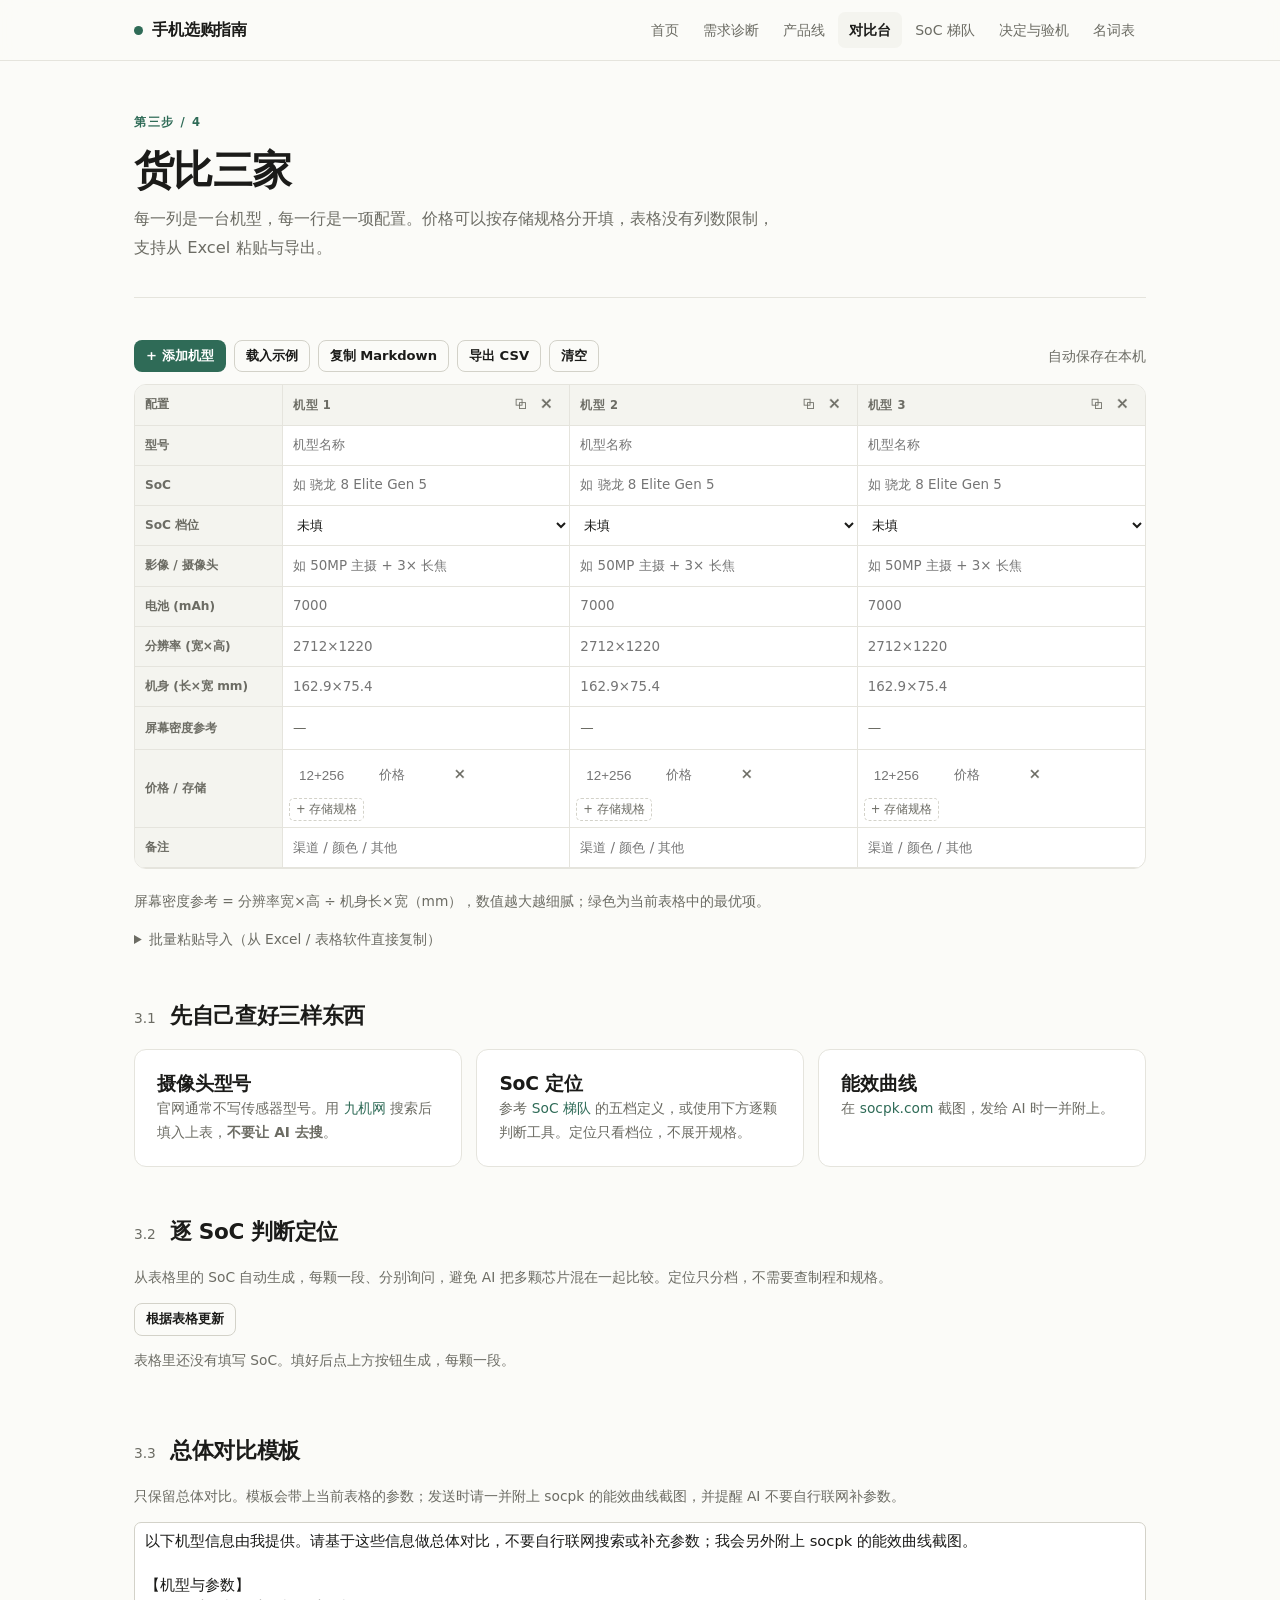
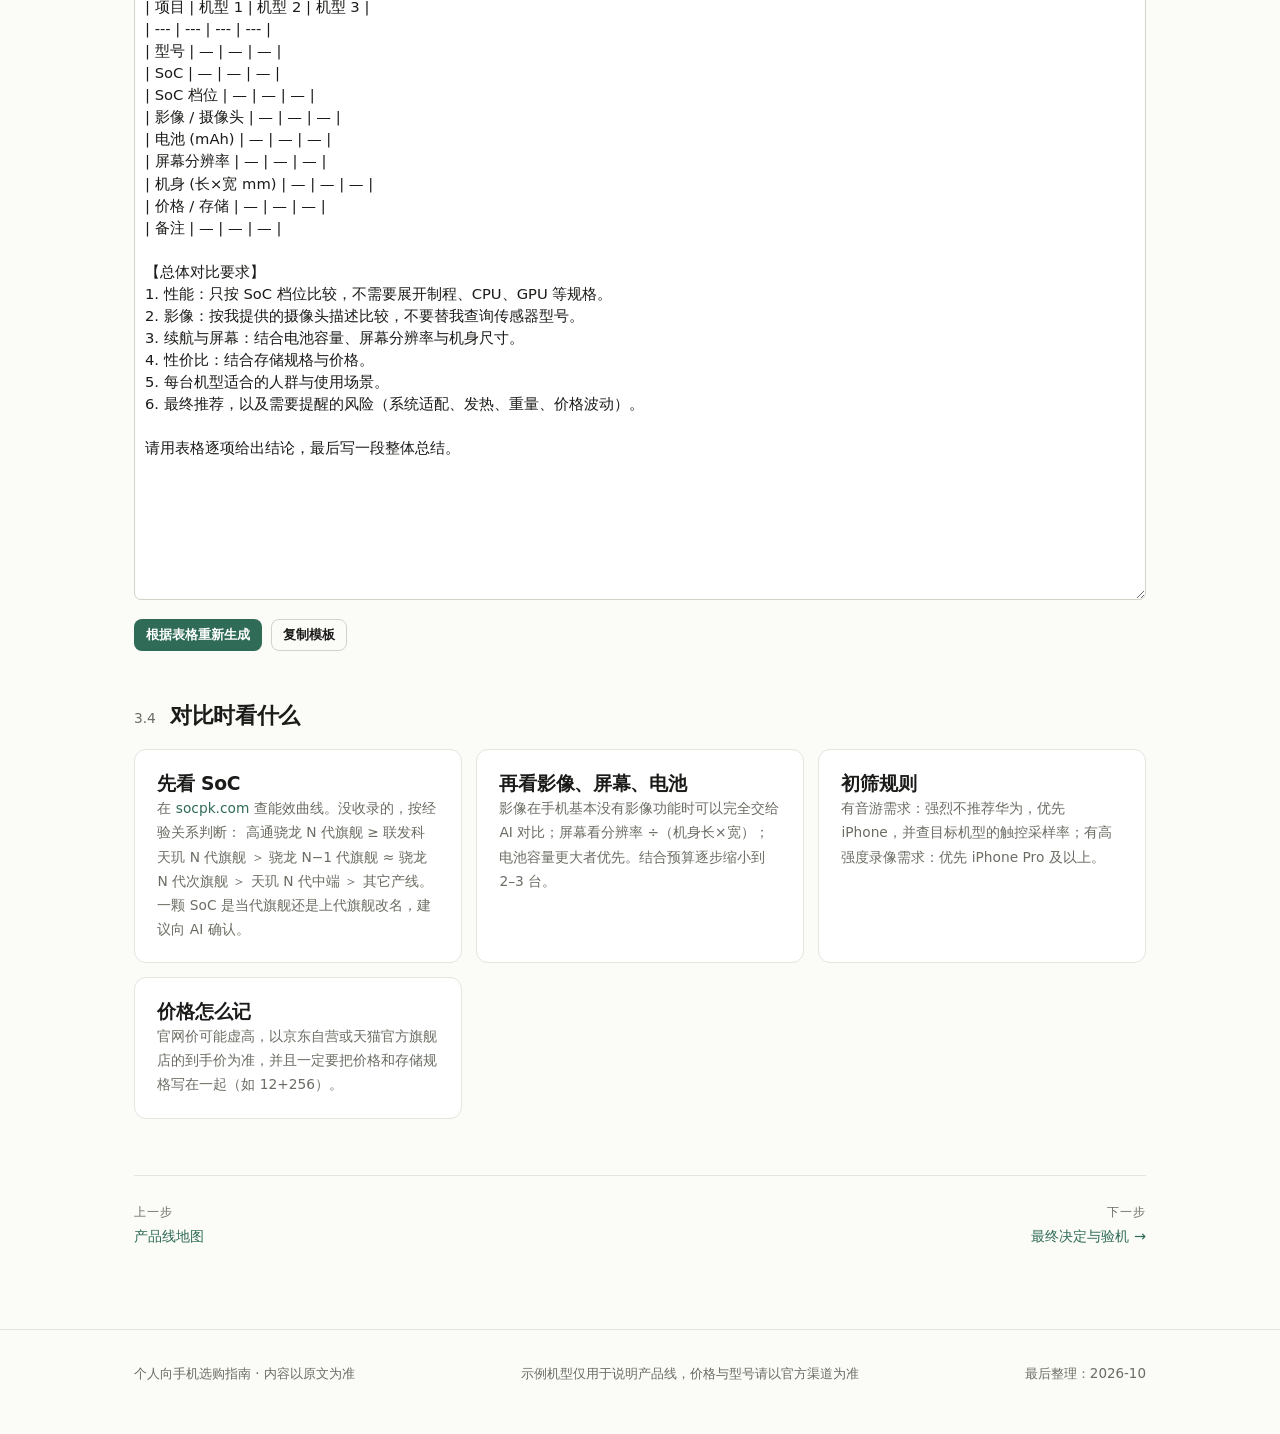
==== compare.html @ 59a8ed67 "feat: 细化 SoC 定位判断提示词" ====
<!DOCTYPE html>
<html lang="zh-CN">
<head>
<meta charset="UTF-8">
<meta name="viewport" content="width=device-width, initial-scale=1">
<title>机型对比台 · 从零开始的手机选购指南</title>
<meta name="description" content="机型为列、配置为行，逐项对比 SoC、影像、电池、屏幕与多存储规格价格，并生成问 AI 的对比模板。">
<link rel="stylesheet" href="assets/style.css">
</head>
<body data-page="compare">
<header id="site-header"></header>

<main>
  <div class="wrap">
    <div class="page-head">
      <div class="eyebrow">第三步 / 4</div>
      <h1>货比三家</h1>
      <p class="lede">每一列是一台机型，每一行是一项配置。价格可以按存储规格分开填，表格没有列数限制，支持从 Excel 粘贴与导出。</p>
    </div>

    <div class="compare-toolbar">
      <button class="btn btn-sm" type="button" id="add-row">+ 添加机型</button>
      <button class="btn btn-ghost btn-sm" type="button" id="load-demo">载入示例</button>
      <button class="btn btn-ghost btn-sm" type="button" id="copy-md">复制 Markdown</button>
      <button class="btn btn-ghost btn-sm" type="button" id="export-csv">导出 CSV</button>
      <button class="btn btn-ghost btn-sm" type="button" id="clear-all">清空</button>
      <span class="spacer"></span>
      <span class="small muted" id="status">自动保存在本机</span>
    </div>

    <div class="compare-wrap">
      <table class="compare" id="compare-table">
        <thead id="compare-head"></thead>
        <tbody id="compare-body"></tbody>
      </table>
    </div>

    <div class="row mt-2 small muted">
      <span>屏幕密度参考 = 分辨率宽×高 ÷ 机身长×宽（mm），数值越大越细腻；绿色为当前表格中的最优项。</span>
    </div>

    <details class="paste-box">
      <summary>批量粘贴导入（从 Excel / 表格软件直接复制）</summary>
      <div class="inner">
        <p class="small muted">
          每行一台机型，列顺序为：<code>型号, SoC, 档位(1–5), 影像, 电池, 分辨率, 机身尺寸, 存储价格, 备注</code>。
          支持 Tab 或逗号分隔，缺的列留空即可。档位：5 当代旗舰 / 4 上代旗舰或次旗舰 / 3 中高端 / 2 中端 / 1 入门。
          存储价格一列可写多个规格，用分号分隔，例如 <code>12+256:4999;16+512:5499</code>。
        </p>
        <textarea id="paste-input" placeholder="示例机型 A&#9;骁龙 8 Elite Gen 5&#9;5&#9;50MP 主摄 + 3× 长焦&#9;7000&#9;2712×1220&#9;162.9×75.4&#9;12+256:4999;16+512:5499&#9;"></textarea>
        <div class="btn-row mt-1">
          <button class="btn btn-sm" type="button" id="do-paste">导入</button>
          <span class="small muted" id="paste-status"></span>
        </div>
      </div>
    </details>

    <section class="section">
      <div class="section-head">
        <span class="num">3.1</span>
        <h2>先自己查好三样东西</h2>
      </div>
      <div class="grid grid-3">
        <div class="card">
          <h3>摄像头型号</h3>
          <p class="small muted mb-0">
            官网通常不写传感器型号。用
            <a href="https://www.jiuphone.com/" target="_blank" rel="noopener">九机网</a>
            搜索后填入上表，<strong>不要让 AI 去搜</strong>。
          </p>
        </div>
        <div class="card">
          <h3>SoC 定位</h3>
          <p class="small muted mb-0">
            参考 <a href="soc.html">SoC 梯队</a> 的五档定义，或使用下方逐颗判断工具。定位只看档位，不展开规格。
          </p>
        </div>
        <div class="card">
          <h3>能效曲线</h3>
          <p class="small muted mb-0">
            在 <a href="https://socpk.com/" target="_blank" rel="noopener">socpk.com</a> 截图，发给 AI 时一并附上。
          </p>
        </div>
      </div>
    </section>

    <section class="section">
      <div class="section-head">
        <span class="num">3.2</span>
        <h2>逐 SoC 判断定位</h2>
      </div>
      <p class="small muted">
        从表格里的 SoC 自动生成，每颗一段、分别询问，避免 AI 把多颗芯片混在一起比较。定位只分档，不需要查制程和规格。
      </p>
      <div class="btn-row" style="margin-bottom: 12px">
        <button class="btn btn-ghost btn-sm" type="button" id="refresh-soc">根据表格更新</button>
        <span class="small muted" id="soc-status"></span>
      </div>
      <div id="soc-questions" class="stack"></div>
    </section>

    <section class="section">
      <div class="section-head">
        <span class="num">3.3</span>
        <h2>总体对比模板</h2>
      </div>
      <p class="small muted">
        只保留总体对比。模板会带上当前表格的参数；发送时请一并附上 socpk 的能效曲线截图，并提醒 AI 不要自行联网补参数。
      </p>
      <textarea id="ai-prompt" rows="30" spellcheck="false"></textarea>
      <div class="btn-row mt-1">
        <button class="btn btn-sm" type="button" id="regen-prompt">根据表格重新生成</button>
        <button class="btn btn-ghost btn-sm" type="button" id="copy-prompt">复制模板</button>
        <span class="small muted" id="copy-status"></span>
      </div>
    </section>

    <section class="section">
      <div class="section-head">
        <span class="num">3.4</span>
        <h2>对比时看什么</h2>
      </div>
      <div class="grid grid-2">
        <div class="card">
          <h3>先看 SoC</h3>
          <p class="small muted mb-0">
            在 <a href="https://socpk.com/" target="_blank" rel="noopener">socpk.com</a> 查能效曲线。没收录的，按经验关系判断：
            高通骁龙 N 代旗舰 ≥ 联发科天玑 N 代旗舰 ＞ 骁龙 N−1 代旗舰 ≈ 骁龙 N 代次旗舰 ＞ 天玑 N 代中端 ＞ 其它产线。
            一颗 SoC 是当代旗舰还是上代旗舰改名，建议向 AI 确认。
          </p>
        </div>
        <div class="card">
          <h3>再看影像、屏幕、电池</h3>
          <p class="small muted mb-0">
            影像在手机基本没有影像功能时可以完全交给 AI 对比；屏幕看分辨率 ÷（机身长×宽）；电池容量更大者优先。结合预算逐步缩小到 2–3 台。
          </p>
        </div>
        <div class="card">
          <h3>初筛规则</h3>
          <p class="small muted mb-0">
            有音游需求：强烈不推荐华为，优先 iPhone，并查目标机型的触控采样率；有高强度录像需求：优先 iPhone Pro 及以上。
          </p>
        </div>
        <div class="card">
          <h3>价格怎么记</h3>
          <p class="small muted mb-0">
            官网价可能虚高，以京东自营或天猫官方旗舰店的到手价为准，并且一定要把价格和存储规格写在一起（如 12+256）。
          </p>
        </div>
      </div>
    </section>

    <div class="pager">
      <a href="lines.html"><span class="dir">上一步</span>产品线地图</a>
      <a class="next" href="final.html"><span class="dir">下一步</span>最终决定与验机 →</a>
    </div>
  </div>
</main>

<footer id="site-footer"></footer>

<script src="assets/data.js"></script>
<script src="assets/app.js"></script>
<script>
(function () {
  const { store, esc } = window.App;
  const KEY = "pc.compare.v2";

  const TIER_OPTIONS = [
    { value: "", label: "未填" },
    { value: "5", label: "5 当代旗舰" },
    { value: "4", label: "4 上代旗舰 / 次旗舰" },
    { value: "3", label: "3 中高端" },
    { value: "2", label: "2 中端" },
    { value: "1", label: "1 入门" },
  ];

  const ROW_DEFS = [
    { key: "name", label: "型号", type: "text", placeholder: "机型名称" },
    { key: "soc", label: "SoC", type: "text", placeholder: "如 骁龙 8 Elite Gen 5" },
    { key: "socTier", label: "SoC 档位", type: "select" },
    { key: "camera", label: "影像 / 摄像头", type: "text", placeholder: "如 50MP 主摄 + 3× 长焦" },
    { key: "battery", label: "电池 (mAh)", type: "number", placeholder: "7000" },
    { key: "res", label: "分辨率 (宽×高)", type: "text", placeholder: "2712×1220" },
    { key: "size", label: "机身 (长×宽 mm)", type: "text", placeholder: "162.9×75.4" },
    { key: "density", label: "屏幕密度参考", type: "calc" },
    { key: "prices", label: "价格 / 存储", type: "prices" },
    { key: "note", label: "备注", type: "text", placeholder: "渠道 / 颜色 / 其他" },
  ];

  let seq = 1;
  let rows = load();
  let promptDirty = false;

  const table = document.getElementById("compare-table");
  const head = document.getElementById("compare-head");
  const body = document.getElementById("compare-body");
  const status = document.getElementById("status");
  const pasteStatus = document.getElementById("paste-status");
  const aiPrompt = document.getElementById("ai-prompt");
  const promptStatus = document.getElementById("copy-status");
  const socBox = document.getElementById("soc-questions");

  function uid() {
    return "r" + seq++;
  }

  function blank() {
    return {
      id: uid(),
      name: "",
      soc: "",
      socTier: "",
      camera: "",
      battery: "",
      res: "",
      size: "",
      note: "",
      prices: [{ storage: "", price: "" }],
    };
  }

  function load() {
    const saved = store.get(KEY, null);
    if (Array.isArray(saved) && saved.length) {
      saved.forEach((r) => {
        if (!r.id) r.id = uid();
        else {
          const n = parseInt(String(r.id).replace(/\D/g, ""), 10);
          if (!isNaN(n) && n >= seq) seq = n + 1;
        }
        if (!Array.isArray(r.prices) || !r.prices.length) {
          r.prices = [{ storage: "", price: "" }];
        }
      });
      return saved;
    }
    return [blank(), blank(), blank()];
  }

  function save() {
    store.set(KEY, rows);
    status.textContent =
      "已保存 · " + new Date().toLocaleTimeString("zh-CN", { hour: "2-digit", minute: "2-digit" });
  }

  function parseDims(value) {
    const m = String(value || "").match(/(\d+(?:\.\d+)?)\s*[×xX*]\s*(\d+(?:\.\d+)?)/);
    return m ? [parseFloat(m[1]), parseFloat(m[2])] : null;
  }

  function density(row) {
    const res = parseDims(row.res);
    const size = parseDims(row.size);
    if (!res || !size) return null;
    const area = size[0] * size[1];
    if (!area) return null;
    return (res[0] * res[1]) / area;
  }

  function tierLabel(value) {
    const o = TIER_OPTIONS.find((x) => x.value === String(value));
    return o && o.value ? o.label : "";
  }

  function priceText(row) {
    return row.prices
      .filter((p) => p.storage || p.price)
      .map((p) => (p.storage && p.price ? p.storage + ":" + p.price : p.storage || p.price))
      .join("; ");
  }

  function modelName(row, i) {
    return (row.name || "").trim() || "机型 " + (i + 1);
  }

  function rowById(id) {
    return rows.find((r) => r.id === id);
  }

  /* ---------- 逐 SoC 判断定位 ---------- */
  function buildSocPrompt(soc) {
    return `请只判断手机 SoC「${soc}」的定位，不需要展开制程、CPU、GPU 等规格。

这里的“定位”指：这颗芯片在同期手机芯片中的性能与市场层级，用于粗略排序，而不是精确跑分。分为五档：
5 当代旗舰：最新最强的那**一颗**SoC
4 上代旗舰或次旗舰：稍差一些的型号，与旗舰差距较小
3 中高端：骁龙的次旗舰（8sGen4、8Gen5这类）
2 中端：天玑的次旗舰（8500之类）
1 入门：其它
请回答：
1. 它属于哪一档？
2. 判断依据：代数、是否上代旗舰改名或超频、与相邻档位的差距。
3. 信息不足时，请说明不确定之处。`;
  }

  function renderSocQuestions() {
    const seen = new Set();
    const list = [];
    rows.forEach((r) => {
      const s = (r.soc || "").trim();
      if (s && !seen.has(s)) {
        seen.add(s);
        list.push(s);
      }
    });
    if (!list.length) {
      socBox.innerHTML =
        '<p class="small muted">表格里还没有填写 SoC。填好后点上方按钮生成，每颗一段。</p>';
      return 0;
    }
    socBox.innerHTML = list
      .map(
        (s) => `<div class="card soc-q" data-soc="${esc(s)}">
          <div class="soc-q-head">
            <strong class="mono">${esc(s)}</strong>
            <button class="btn btn-ghost btn-sm copy-soc" type="button">复制提问</button>
          </div>
          <p class="small muted mb-0">${esc(buildSocPrompt(s))}</p>
        </div>`
      )
      .join("");
    return list.length;
  }

  /* ---------- 渲染 ---------- */
  function fieldCell(row, def) {
    if (def.type === "select") {
      return `<select data-field="socTier" aria-label="${def.label}">${TIER_OPTIONS.map(
        (o) => `<option value="${o.value}"${String(row.socTier) === o.value ? " selected" : ""}>${o.label}</option>`
      ).join("")}</select>`;
    }
    const val = row[def.key] == null ? "" : String(row[def.key]);
    return `<input data-field="${def.key}" type="${def.type}" value="${esc(val)}" placeholder="${
      def.placeholder || ""
    }" aria-label="${def.label}">`;
  }

  function priceCell(row) {
    return `<div class="price-list">
      ${row.prices
        .map(
          (p, i) => `<div class="price-item" data-price-index="${i}">
            <input data-price-field="storage" data-index="${i}" value="${esc(p.storage)}" placeholder="12+256" aria-label="存储规格">
            <input data-price-field="price" data-index="${i}" type="number" value="${esc(p.price)}" placeholder="价格" aria-label="价格">
            <button type="button" class="del-price" data-index="${i}" title="删除该规格" aria-label="删除该规格">✕</button>
          </div>`
        )
        .join("")}
      <button type="button" class="add-price">+ 存储规格</button>
    </div>`;
  }

  function render() {
    if (!rows.length) {
      head.innerHTML = '<tr><th class="row-label">配置</th><th class="model-col">机型</th></tr>';
      body.innerHTML =
        '<tr><td class="row-label">—</td><td style="padding:28px;text-align:center;color:var(--muted)">还没有机型。点“添加机型”，或展开下方批量粘贴。</td></tr>';
      return;
    }

    head.innerHTML = `<tr><th class="row-label">配置</th>${rows
      .map(
        (r, i) => `<th class="model-col" data-id="${r.id}">
          <div class="model-head">
            <span class="idx">机型 ${i + 1}</span>
            <span class="head-actions">
              <button type="button" class="dup-model" title="复制此机型" aria-label="复制此机型">⧉</button>
              <button type="button" class="del-model" title="删除此机型" aria-label="删除此机型">✕</button>
            </span>
          </div>
        </th>`
      )
      .join("")}</tr>`;

    body.innerHTML = ROW_DEFS.map((def) => {
      if (def.type === "prices") {
        return `<tr><td class="row-label">${def.label}</td>${rows
          .map((r) => `<td data-id="${r.id}" data-row="prices">${priceCell(r)}</td>`)
          .join("")}</tr>`;
      }
      if (def.type === "calc") {
        return `<tr><td class="row-label">${def.label}</td>${rows
          .map((r) => `<td class="calc" data-id="${r.id}" data-row="density">—</td>`)
          .join("")}</tr>`;
      }
      return `<tr><td class="row-label">${def.label}</td>${rows
        .map((r) => `<td data-id="${r.id}" data-row="${def.key}">${fieldCell(r, def)}</td>`)
        .join("")}</tr>`;
    }).join("");

    refreshDerived();
  }

  function refreshDerived() {
    const maxBattery = Math.max(0, ...rows.map((r) => Number(r.battery) || 0));
    const maxTier = Math.max(0, ...rows.map((r) => Number(r.socTier) || 0));
    const allPrices = rows.flatMap((r) =>
      r.prices.map((p) => Number(p.price)).filter((v) => v > 0 && !isNaN(v))
    );
    const minPrice = allPrices.length ? Math.min(...allPrices) : 0;
    const densities = rows.map(density).filter((v) => v != null);
    const maxDensity = densities.length ? Math.max(...densities) : 0;

    rows.forEach((r) => {
      const td = (key) => body.querySelector(`td[data-id="${r.id}"][data-row="${key}"]`);
      const d = density(r);
      const densityCell = td("density");
      if (densityCell) {
        densityCell.textContent = d == null ? "—" : d.toFixed(0);
        densityCell.classList.toggle("best", d != null && maxDensity > 0 && Math.abs(d - maxDensity) < 0.001);
      }
      const batteryCell = td("battery");
      if (batteryCell) batteryCell.classList.toggle("best", maxBattery > 0 && Number(r.battery) === maxBattery);
      const tierCell = td("socTier");
      if (tierCell) tierCell.classList.toggle("best", maxTier > 0 && Number(r.socTier) === maxTier);

      const priceCellEl = td("prices");
      if (priceCellEl) {
        priceCellEl.querySelectorAll(".price-item").forEach((item, i) => {
          const v = Number(r.prices[i] && r.prices[i].price);
          item.classList.toggle("best", minPrice > 0 && v === minPrice);
        });
      }
    });
  }

  /* ---------- 输入与操作 ---------- */
  table.addEventListener("input", function (e) {
    const el = e.target;
    const td = el.closest("td[data-id]");
    if (!td) return;
    const row = rowById(td.dataset.id);
    if (!row) return;

    if (el.dataset.field) {
      row[el.dataset.field] = el.value;
    } else if (el.dataset.priceField) {
      const i = Number(el.dataset.index);
      if (row.prices[i]) row.prices[i][el.dataset.priceField] = el.value;
    }
    refreshDerived();
    save();
    markPromptStale();
  });

  table.addEventListener("click", function (e) {
    const btn = e.target.closest("button");
    if (!btn) return;
    const host = btn.closest("[data-id]");
    const id = host && host.dataset.id;
    if (!id) return;
    const row = rowById(id);
    if (!row) return;

    if (btn.classList.contains("add-price")) {
      row.prices.push({ storage: "", price: "" });
      render();
      save();
      markPromptStale();
    } else if (btn.classList.contains("del-price")) {
      row.prices.splice(Number(btn.dataset.index), 1);
      if (!row.prices.length) row.prices.push({ storage: "", price: "" });
      render();
      save();
      markPromptStale();
    } else if (btn.classList.contains("dup-model")) {
      const copy = JSON.parse(JSON.stringify(row));
      copy.id = uid();
      copy.name = row.name ? row.name + "（副本）" : "";
      const idx = rows.findIndex((r) => r.id === id);
      rows.splice(idx + 1, 0, copy);
      render();
      save();
      markPromptStale();
    } else if (btn.classList.contains("del-model")) {
      rows = rows.filter((r) => r.id !== id);
      render();
      save();
      markPromptStale();
    }
  });

  document.getElementById("add-row").addEventListener("click", function () {
    rows.push(blank());
    render();
    save();
    markPromptStale();
    const wrap = document.querySelector(".compare-wrap");
    requestAnimationFrame(function () {
      wrap.scrollLeft = wrap.scrollWidth;
    });
    const nameCells = body.querySelectorAll('td[data-row="name"]');
    const lastCell = nameCells[nameCells.length - 1];
    const lastInput = lastCell ? lastCell.querySelector("input") : null;
    if (lastInput) lastInput.focus();
  });

  document.getElementById("clear-all").addEventListener("click", function () {
    if (!confirm("确定清空全部机型？此操作不可撤销。")) return;
    rows = [blank(), blank(), blank()];
    render();
    save();
    markPromptStale();
  });

  document.getElementById("load-demo").addEventListener("click", function () {
    if (rows.some((r) => r.name) && !confirm("载入示例会覆盖当前表格，继续？")) return;
    rows = [
      {
        id: uid(),
        name: "示例机型 A",
        soc: "当代旗舰 SoC",
        socTier: "5",
        camera: "50MP 主摄 + 50MP 超广 + 50MP 3× 长焦",
        battery: "7000",
        res: "2712×1220",
        size: "162.9×75.4",
        note: "演示数据",
        prices: [
          { storage: "12+256", price: "4999" },
          { storage: "16+512", price: "5499" },
        ],
      },
      {
        id: uid(),
        name: "示例机型 B",
        soc: "上代旗舰 SoC",
        socTier: "4",
        camera: "50MP 主摄 + 50MP 超广",
        battery: "6500",
        res: "2800×1260",
        size: "160.0×74.0",
        note: "演示数据",
        prices: [{ storage: "12+512", price: "3299" }],
      },
      {
        id: uid(),
        name: "示例机型 C",
        soc: "中端 SoC",
        socTier: "2",
        camera: "50MP 主摄",
        battery: "6000",
        res: "2400×1080",
        size: "163.0×76.0",
        note: "演示数据",
        prices: [{ storage: "8+256", price: "1799" }],
      },
    ];
    render();
    save();
    markPromptStale();
  });

  /* ---------- 批量粘贴 ---------- */
  document.getElementById("do-paste").addEventListener("click", function () {
    const raw = document.getElementById("paste-input").value.trim();
    if (!raw) {
      pasteStatus.textContent = "请先粘贴内容。";
      return;
    }
    const keys = ["name", "soc", "socTier", "camera", "battery", "res", "size", "pricesRaw", "note"];
    let added = 0;
    raw.split(/\r?\n/).forEach((line) => {
      if (!line.trim()) return;
      let parts = line.split("\t");
      if (parts.length < 3) parts = line.split(",");
      if (parts.length < 2) return;
      const row = blank();
      keys.forEach((k, i) => {
        const v = (parts[i] || "").trim();
        if (k === "pricesRaw") {
          row.prices = v
            ? v.split(";").map((seg) => {
                const pair = seg.split(":");
                if (pair.length >= 2) return { storage: pair[0].trim(), price: pair[1].trim() };
                return { storage: "", price: pair[0].trim() };
              })
            : [{ storage: "", price: "" }];
        } else {
          row[k] = v;
        }
      });
      rows.push(row);
      added++;
    });
    if (!added) {
      pasteStatus.textContent = "没有解析出有效行。";
      return;
    }
    document.getElementById("paste-input").value = "";
    pasteStatus.textContent = "已导入 " + added + " 台。";
    render();
    save();
    markPromptStale();
  });

  /* ---------- 导出 ---------- */
  function csvEscape(v) {
    const s = String(v == null ? "" : v);
    return /[",\n]/.test(s) ? '"' + s.replace(/"/g, '""') + '"' : s;
  }

  function tableData() {
    const defs = [
      ["型号", (r) => r.name],
      ["SoC", (r) => r.soc],
      ["SoC 档位", (r) => tierLabel(r.socTier)],
      ["影像 / 摄像头", (r) => r.camera],
      ["电池 (mAh)", (r) => r.battery],
      ["分辨率", (r) => r.res],
      ["机身 (mm)", (r) => r.size],
      ["屏幕密度参考", (r) => { const d = density(r); return d == null ? "" : d.toFixed(0); }],
      ["价格 / 存储", (r) => priceText(r)],
      ["备注", (r) => r.note],
    ];
    return {
      headers: ["配置"].concat(rows.map((r, i) => modelName(r, i))),
      defs,
    };
  }

  function download(filename, text, type) {
    const blob = new Blob([text], { type: type || "text/plain;charset=utf-8" });
    const a = document.createElement("a");
    a.href = URL.createObjectURL(blob);
    a.download = filename;
    a.click();
    setTimeout(() => URL.revokeObjectURL(a.href), 1000);
  }

  document.getElementById("export-csv").addEventListener("click", function () {
    if (!rows.length) return;
    const data = tableData();
    const lines = [data.headers.join(",")].concat(
      data.defs.map(([label, fn]) => [label].concat(rows.map(fn)).map(csvEscape).join(","))
    );
    download("phone-compare.csv", "\uFEFF" + lines.join("\r\n"), "text/csv;charset=utf-8");
  });

  document.getElementById("copy-md").addEventListener("click", async function () {
    if (!rows.length) return;
    const data = tableData();
    const lines = [
      "| " + data.headers.join(" | ") + " |",
      "| " + data.headers.map(() => "---").join(" | ") + " |",
    ].concat(
      data.defs.map(
        ([label, fn]) =>
          "| " + [label].concat(rows.map(fn)).map((v) => String(v || "").replace(/\|/g, "\\|")).join(" | ") + " |"
      )
    );
    try {
      await navigator.clipboard.writeText(lines.join("\n"));
      const btn = document.getElementById("copy-md");
      const old = btn.textContent;
      btn.textContent = "已复制";
      setTimeout(() => (btn.textContent = old), 1600);
    } catch (e) {
      alert("复制失败，请改用导出 CSV。");
    }
  });

  /* ---------- 问 AI 模板 ---------- */
  function markPromptStale() {
    promptDirty = true;
    promptStatus.textContent = "表格已修改，点“重新生成”更新模板。";
  }

  function buildPrompt() {
    let models = rows.filter(
      (r) => (r.name || "").trim() || (r.soc || "").trim() || (r.camera || "").trim()
    );
    if (!models.length) models = rows;
    if (!models.length) return "请先在上方表格添加至少一台机型，再生成模板。";

    const names = models.map((r, i) => modelName(r, i));
    const headRow = "| 项目 | " + names.join(" | ") + " |";
    const sepRow = "| --- | " + names.map(() => "---").join(" | ") + " |";
    const val = (v) => {
      const s = v == null ? "" : String(v).trim();
      return s === "" ? "—" : s.replace(/\|/g, "\\|");
    };
    const line = (label, fn) => "| " + label + " | " + models.map(fn).join(" | ") + " |";

    const base = [
      headRow,
      sepRow,
      line("型号", (r) => val(r.name)),
      line("SoC", (r) => val(r.soc)),
      line("SoC 档位", (r) => val(tierLabel(r.socTier))),
      line("影像 / 摄像头", (r) => val(r.camera)),
      line("电池 (mAh)", (r) => val(r.battery)),
      line("屏幕分辨率", (r) => val(r.res)),
      line("机身 (长×宽 mm)", (r) => val(r.size)),
      line("价格 / 存储", (r) => val(priceText(r))),
      line("备注", (r) => val(r.note)),
    ].join("\n");

    return `以下机型信息由我提供。请基于这些信息做总体对比，不要自行联网搜索或补充参数；我会另外附上 socpk 的能效曲线截图。

【机型与参数】
${base}

【总体对比要求】
1. 性能：只按 SoC 档位比较，不需要展开制程、CPU、GPU 等规格。
2. 影像：按我提供的摄像头描述比较，不要替我查询传感器型号。
3. 续航与屏幕：结合电池容量、屏幕分辨率与机身尺寸。
4. 性价比：结合存储规格与价格。
5. 每台机型适合的人群与使用场景。
6. 最终推荐，以及需要提醒的风险（系统适配、发热、重量、价格波动）。

请用表格逐项给出结论，最后写一段整体总结。`;
  }

  function updatePrompt(force) {
    if (!force && promptDirty) return;
    aiPrompt.value = buildPrompt();
    promptDirty = false;
    promptStatus.textContent = "";
  }

  document.getElementById("regen-prompt").addEventListener("click", function () {
    updatePrompt(true);
  });

  aiPrompt.addEventListener("input", function () {
    promptDirty = true;
    promptStatus.textContent = "模板已手动修改，重新生成会覆盖。";
  });

  document.getElementById("copy-prompt").addEventListener("click", async function () {
    try {
      await navigator.clipboard.writeText(aiPrompt.value);
      promptStatus.textContent = "已复制到剪贴板。";
      setTimeout(() => (promptStatus.textContent = ""), 2000);
    } catch (e) {
      aiPrompt.select();
      promptStatus.textContent = "复制失败，已选中文本，请按 Ctrl+C。";
    }
  });

  socBox.addEventListener("click", async function (e) {
    const btn = e.target.closest(".copy-soc");
    if (!btn) return;
    const card = btn.closest("[data-soc]");
    if (!card) return;
    try {
      await navigator.clipboard.writeText(buildSocPrompt(card.dataset.soc));
      const old = btn.textContent;
      btn.textContent = "已复制";
      setTimeout(() => (btn.textContent = old), 1600);
    } catch (err) {
      btn.textContent = "复制失败";
    }
  });

  document.getElementById("refresh-soc").addEventListener("click", function () {
    const n = renderSocQuestions();
    const el = document.getElementById("soc-status");
    el.textContent = n ? "已更新，共 " + n + " 颗 SoC。" : "表格里还没有填写 SoC。";
    setTimeout(() => (el.textContent = ""), 2200);
  });

  /* ---------- 初始化 ---------- */
  render();
  renderSocQuestions();
  updatePrompt(true);
})();
</script>
</body>
</html>
---- assets/style.css ----
/* ---------- 基础 ---------- */
:root {
  --bg: #fbfbf8;
  --surface: #ffffff;
  --surface-2: #f4f4ef;
  --text: #1b1b19;
  --muted: #6c6c64;
  --line: #e5e4dd;
  --line-strong: #d3d2c9;
  --accent: #2f6b57;
  --accent-text: #ffffff;
  --accent-soft: #eaf2ee;
  --warn: #8a5a1c;
  --warn-soft: #fbf3e4;
  --radius: 12px;
  --max: 1060px;
  --font: "Segoe UI", system-ui, -apple-system, "Noto Sans SC",
    "Microsoft YaHei", "PingFang SC", sans-serif;
  --mono: "Cascadia Code", "SFMono-Regular", Consolas, monospace;
}

@media (prefers-color-scheme: dark) {
  :root {
    --bg: #121312;
    --surface: #1a1b19;
    --surface-2: #22241f;
    --text: #ecece7;
    --muted: #a0a099;
    --line: #2c2e2a;
    --line-strong: #3d403a;
    --accent: #8fc3ac;
    --accent-text: #10201a;
    --accent-soft: #1e2b25;
    --warn: #e0b57c;
    --warn-soft: #2b2318;
  }
}

* { box-sizing: border-box; }

html {
  scroll-behavior: smooth;
  -webkit-text-size-adjust: 100%;
}

body {
  margin: 0;
  background: var(--bg);
  color: var(--text);
  font-family: var(--font);
  font-size: 16px;
  line-height: 1.75;
  -webkit-font-smoothing: antialiased;
}

a { color: var(--accent); text-decoration: none; }
a:hover { text-decoration: underline; }

h1, h2, h3, h4 {
  line-height: 1.3;
  font-weight: 600;
  letter-spacing: -0.015em;
  margin: 0;
}

p { margin: 0 0 1em; }
ul, ol { margin: 0 0 1em; padding-left: 1.4em; }
li { margin: 0.35em 0; }
li::marker { color: var(--muted); }

hr {
  border: 0;
  border-top: 1px solid var(--line);
  margin: 2.5rem 0;
}

code, .mono { font-family: var(--mono); font-size: 0.9em; }
code {
  background: var(--surface-2);
  border: 1px solid var(--line);
  border-radius: 5px;
  padding: 0.1em 0.4em;
}

.wrap {
  width: 100%;
  max-width: var(--max);
  margin: 0 auto;
  padding: 0 24px;
}

.muted { color: var(--muted); }
.small { font-size: 0.86rem; }
.center { text-align: center; }

/* ---------- 顶栏 ---------- */
.site-header {
  position: sticky;
  top: 0;
  z-index: 20;
  background: color-mix(in srgb, var(--bg) 88%, transparent);
  backdrop-filter: blur(10px);
  border-bottom: 1px solid var(--line);
}

.header-inner {
  display: flex;
  align-items: center;
  gap: 20px;
  min-height: 60px;
  padding-top: 6px;
  padding-bottom: 6px;
}

.brand-mark {
  display: inline-flex;
  align-items: center;
  gap: 9px;
  font-weight: 650;
  color: var(--text);
  white-space: nowrap;
  letter-spacing: -0.01em;
}
.brand-mark:hover { text-decoration: none; }
.brand-dot {
  width: 9px;
  height: 9px;
  border-radius: 50%;
  background: var(--accent);
  flex: none;
}

.nav {
  display: flex;
  gap: 2px;
  overflow-x: auto;
  scrollbar-width: none;
  margin-left: auto;
}
.nav::-webkit-scrollbar { display: none; }

.nav a {
  color: var(--muted);
  padding: 6px 11px;
  border-radius: 7px;
  font-size: 0.88rem;
  white-space: nowrap;
}
.nav a:hover { color: var(--text); background: var(--surface-2); text-decoration: none; }
.nav a[aria-current="page"] { color: var(--text); background: var(--surface-2); font-weight: 600; }

/* ---------- 页脚 ---------- */
.site-footer {
  border-top: 1px solid var(--line);
  margin-top: 5rem;
  padding: 2rem 0 3rem;
  color: var(--muted);
  font-size: 0.84rem;
}
.footer-inner { display: flex; flex-wrap: wrap; gap: 12px 28px; justify-content: space-between; }

/* ---------- 版式 ---------- */
.page-head {
  padding: 3.2rem 0 2.2rem;
  border-bottom: 1px solid var(--line);
  margin-bottom: 2.6rem;
}
.eyebrow {
  font-size: 0.72rem;
  font-weight: 700;
  letter-spacing: 0.14em;
  text-transform: uppercase;
  color: var(--accent);
  margin-bottom: 0.7rem;
}
.page-head h1 {
  font-size: clamp(1.75rem, 3.6vw, 2.5rem);
  margin-bottom: 0.6rem;
}
.page-head .lede {
  color: var(--muted);
  max-width: 62ch;
  font-size: 1.02rem;
  margin: 0;
}

.section { margin: 3.2rem 0; }
.section-head {
  display: flex;
  align-items: baseline;
  gap: 14px;
  margin-bottom: 1.2rem;
  flex-wrap: wrap;
}
.section-head h2 { font-size: 1.35rem; }
.section-head .num {
  font-size: 0.86rem;
  color: var(--muted);
  font-variant-numeric: tabular-nums;
}

.prose { max-width: 72ch; }
.prose h2 { font-size: 1.4rem; margin: 2.8rem 0 1rem; }
.prose h3 { font-size: 1.1rem; margin: 2rem 0 0.7rem; }
.prose ul, .prose ol { margin-bottom: 1.2rem; }

/* ---------- 组件 ---------- */
.card {
  background: var(--surface);
  border: 1px solid var(--line);
  border-radius: var(--radius);
  padding: 1.35rem 1.4rem;
}

.grid { display: grid; gap: 14px; }
.grid-2 { grid-template-columns: repeat(auto-fit, minmax(260px, 1fr)); }
.grid-3 { grid-template-columns: repeat(auto-fit, minmax(220px, 1fr)); }
.grid-4 { grid-template-columns: repeat(auto-fit, minmax(180px, 1fr)); }

a.card { color: inherit; transition: border-color 0.15s ease; }
a.card:hover { border-color: var(--accent); text-decoration: none; }

.btn {
  display: inline-flex;
  align-items: center;
  gap: 7px;
  border: 1px solid transparent;
  border-radius: 8px;
  padding: 9px 16px;
  font: inherit;
  font-size: 0.92rem;
  font-weight: 600;
  line-height: 1.4;
  cursor: pointer;
  background: var(--accent);
  color: var(--accent-text);
  transition: opacity 0.15s ease, background 0.15s ease;
}
.btn:hover { opacity: 0.88; text-decoration: none; }
.btn:active { transform: translateY(1px); }
.btn-ghost {
  background: transparent;
  color: var(--text);
  border-color: var(--line-strong);
}
.btn-ghost:hover { background: var(--surface-2); }
.btn-sm { padding: 6px 11px; font-size: 0.82rem; }
.btn-row { display: flex; flex-wrap: wrap; gap: 9px; align-items: center; }

.chip {
  display: inline-flex;
  align-items: center;
  gap: 6px;
  border: 1px solid var(--line-strong);
  background: var(--surface);
  color: var(--muted);
  border-radius: 999px;
  padding: 5px 13px;
  font-size: 0.84rem;
  cursor: pointer;
  font-family: inherit;
  transition: all 0.12s ease;
}
.chip:hover { border-color: var(--accent); color: var(--text); }
.chip[aria-pressed="true"] {
  background: var(--accent-soft);
  border-color: var(--accent);
  color: var(--accent);
  font-weight: 600;
}
@media (prefers-color-scheme: dark) {
  .chip[aria-pressed="true"] { color: var(--text); }
}

.tag {
  display: inline-block;
  border: 1px solid var(--line);
  background: var(--surface-2);
  color: var(--muted);
  border-radius: 5px;
  padding: 1px 7px;
  font-size: 0.73rem;
  line-height: 1.7;
  white-space: nowrap;
}
.tag-accent { background: var(--accent-soft); border-color: transparent; color: var(--accent); }
.tag-warn { background: var(--warn-soft); border-color: transparent; color: var(--warn); }

.note {
  border-left: 3px solid var(--accent);
  background: var(--surface-2);
  padding: 0.85rem 1.1rem;
  border-radius: 0 8px 8px 0;
  font-size: 0.92rem;
  color: var(--muted);
  margin: 1.2rem 0;
}
.note strong { color: var(--text); }
.note-warn { border-left-color: var(--warn); }

.quote {
  border-left: 3px solid var(--line-strong);
  padding: 0.2rem 0 0.2rem 1.1rem;
  color: var(--muted);
  font-family: var(--mono);
  font-size: 0.85rem;
  overflow-x: auto;
}

.kv {
  display: grid;
  grid-template-columns: max-content 1fr;
  gap: 6px 18px;
  font-size: 0.92rem;
}
.kv dt { color: var(--muted); }
.kv dd { margin: 0; }

/* ---------- 表单 ---------- */
.field { margin-bottom: 1.1rem; }
.field > label, .field-label {
  display: block;
  font-size: 0.86rem;
  font-weight: 600;
  margin-bottom: 0.35rem;
}
.field .hint { font-size: 0.78rem; color: var(--muted); font-weight: 400; margin-top: 0.2rem; }

input[type="text"], input[type="number"], input[type="search"], select, textarea {
  width: 100%;
  font: inherit;
  font-size: 0.92rem;
  color: var(--text);
  background: var(--surface);
  border: 1px solid var(--line-strong);
  border-radius: 7px;
  padding: 7px 10px;
  line-height: 1.5;
}
input:focus, select:focus, textarea:focus {
  outline: 2px solid color-mix(in srgb, var(--accent) 45%, transparent);
  outline-offset: 0;
  border-color: var(--accent);
}
textarea { resize: vertical; min-height: 96px; }

.radio-list { display: grid; gap: 8px; }
.radio-card {
  display: flex;
  gap: 11px;
  align-items: flex-start;
  border: 1px solid var(--line);
  background: var(--surface);
  border-radius: 9px;
  padding: 11px 13px;
  cursor: pointer;
  transition: border-color 0.12s ease, background 0.12s ease;
}
.radio-card:hover { border-color: var(--line-strong); background: var(--surface-2); }
.radio-card input { margin-top: 5px; accent-color: var(--accent); flex: none; }
.radio-card .rc-title { font-size: 0.93rem; font-weight: 600; }
.radio-card .rc-desc { font-size: 0.81rem; color: var(--muted); line-height: 1.55; }
.radio-card:has(input:checked) {
  border-color: var(--accent);
  background: var(--accent-soft);
}

.check-list { display: grid; gap: 2px; }
.check-block + .check-block { border-top: 1px dashed var(--line); }
.check-detail {
  margin: 0 0 10px 34px;
  padding: 8px 12px;
  border-left: 2px solid var(--accent);
  background: var(--accent-soft);
  border-radius: 0 6px 6px 0;
  font-size: 0.84rem;
  line-height: 1.65;
}
.check-detail strong { font-weight: 650; }
.check-item {
  display: flex;
  gap: 10px;
  align-items: flex-start;
  padding: 7px 8px;
  border-radius: 7px;
  cursor: pointer;
  font-size: 0.92rem;
}
.check-item:hover { background: var(--surface-2); }
.check-item input { margin-top: 5px; accent-color: var(--accent); flex: none; }
.check-item.done > span { color: var(--muted); text-decoration: line-through; }

/* ---------- 表格 ---------- */
.table-wrap {
  overflow-x: auto;
  border: 1px solid var(--line);
  border-radius: var(--radius);
  background: var(--surface);
}
table.data {
  width: 100%;
  border-collapse: collapse;
  font-size: 0.87rem;
}
table.data th, table.data td {
  text-align: left;
  padding: 9px 12px;
  border-bottom: 1px solid var(--line);
  vertical-align: top;
}
table.data thead th {
  position: sticky;
  top: 0;
  background: var(--surface-2);
  font-size: 0.78rem;
  font-weight: 650;
  color: var(--muted);
  white-space: nowrap;
  z-index: 2;
}
table.data tbody tr:last-child td { border-bottom: 0; }
table.data tbody tr:hover { background: color-mix(in srgb, var(--surface-2) 60%, transparent); }
table.data td.best { color: var(--accent); font-weight: 650; }
table.data td.best::after { content: " ●"; font-size: 0.55em; vertical-align: middle; }

/* ---------- 步骤 / 首页 ---------- */
.hero {
  padding: 4.5rem 0 3.5rem;
  border-bottom: 1px solid var(--line);
}
.hero h1 {
  font-size: clamp(2.1rem, 5.4vw, 3.4rem);
  letter-spacing: -0.03em;
  margin: 0.5rem 0 1rem;
  max-width: 13em;
}
.hero p.lede {
  font-size: clamp(1rem, 1.6vw, 1.12rem);
  color: var(--muted);
  max-width: 58ch;
  margin-bottom: 1.8rem;
}
.hero-meta {
  display: flex;
  flex-wrap: wrap;
  gap: 8px 10px;
  margin-top: 1.8rem;
}

.step-grid { display: grid; grid-template-columns: repeat(auto-fit, minmax(220px, 1fr)); gap: 14px; }
.step-card {
  display: flex;
  flex-direction: column;
  gap: 6px;
  background: var(--surface);
  border: 1px solid var(--line);
  border-radius: var(--radius);
  padding: 1.2rem 1.3rem;
  color: var(--text);
  transition: border-color 0.15s ease, background 0.15s ease;
}
.step-card:hover { border-color: var(--accent); text-decoration: none; background: var(--surface); }
.step-card .step-no {
  font-family: var(--mono);
  font-size: 0.78rem;
  color: var(--accent);
}
.step-card h3 { font-size: 1.02rem; }
.step-card p { font-size: 0.84rem; color: var(--muted); margin: 0; }

.pager {
  display: flex;
  justify-content: space-between;
  gap: 14px;
  margin-top: 3.5rem;
  padding-top: 1.6rem;
  border-top: 1px solid var(--line);
  font-size: 0.9rem;
}
.pager a { display: inline-flex; flex-direction: column; gap: 2px; max-width: 48%; }
.pager .dir { font-size: 0.72rem; color: var(--muted); letter-spacing: 0.08em; text-transform: uppercase; }
.pager .next { text-align: right; margin-left: auto; }

/* ---------- 产品线 ---------- */
.brand-bar {
  display: flex;
  flex-wrap: wrap;
  align-items: center;
  gap: 8px 16px;
  padding: 13px 0 0;
}
.brand-links { display: flex; flex-wrap: wrap; gap: 4px 15px; }
.brand-links a { font-size: 0.86rem; color: var(--muted); }
.brand-links a:hover { color: var(--accent); }
.brand-hint { margin-left: auto; }

.filter-bar {
  display: flex;
  flex-wrap: wrap;
  gap: 10px 12px;
  align-items: center;
  padding: 14px 0;
  border-bottom: 1px solid var(--line);
  margin-bottom: 1.8rem;
  position: sticky;
  top: 60px;
  z-index: 10;
  background: var(--bg);
}
.filter-row { display: flex; flex-wrap: wrap; gap: 7px; align-items: center; }
.filter-label { font-size: 0.76rem; color: var(--muted); font-weight: 600; letter-spacing: 0.04em; padding-right: 2px; }
.filter-bar input[type="search"] { max-width: 190px; }
.filter-bar select { max-width: 130px; }

.line-grid { display: grid; grid-template-columns: repeat(auto-fill, minmax(250px, 1fr)); gap: 12px; }
.line-card { padding: 1rem 1.1rem; }
.line-card h3 { font-size: 0.98rem; margin-bottom: 2px; }
.line-card .example { font-size: 0.8rem; color: var(--muted); margin: 0 0 8px; }
.line-card .limit { font-size: 0.76rem; color: var(--warn); margin: 0 0 8px; }
.line-card .tags { display: flex; flex-wrap: wrap; gap: 5px; }
.line-card .brand {
  font-size: 0.72rem;
  color: var(--muted);
  letter-spacing: 0.05em;
}
.line-head { display: flex; justify-content: space-between; align-items: baseline; gap: 8px; }

.group-block { margin-bottom: 2.4rem; }
.group-title { display: flex; align-items: baseline; gap: 10px; margin-bottom: 0.4rem; flex-wrap: wrap; }
.group-title h2 { font-size: 1.08rem; }
.group-desc { font-size: 0.84rem; color: var(--muted); margin: 0 0 1rem; max-width: 70ch; }

/* ---------- 对比台 ---------- */
.compare-toolbar {
  display: flex;
  flex-wrap: wrap;
  gap: 8px;
  align-items: center;
  margin-bottom: 12px;
}
.compare-toolbar .spacer { flex: 1; }

.compare-wrap {
  overflow-x: auto;
  border: 1px solid var(--line);
  border-radius: var(--radius);
  background: var(--surface);
}

table.compare {
  border-collapse: separate;
  border-spacing: 0;
  font-size: 0.84rem;
  width: max-content;
  min-width: 100%;
}
table.compare th, table.compare td {
  border-bottom: 1px solid var(--line);
  border-right: 1px solid var(--line);
  padding: 0;
  vertical-align: middle;
}
table.compare th:last-child, table.compare td:last-child { border-right: 0; }

table.compare thead th {
  position: sticky;
  top: 0;
  z-index: 3;
  background: var(--surface-2);
  font-size: 0.74rem;
  font-weight: 650;
  color: var(--muted);
  text-align: left;
  padding: 7px 10px;
  white-space: nowrap;
}
table.compare thead th.model-col { min-width: 200px; }

table.compare th.row-label,
table.compare td.row-label {
  position: sticky;
  left: 0;
  z-index: 2;
  width: 148px;
  min-width: 148px;
  background: var(--surface-2);
  font-size: 0.76rem;
  font-weight: 650;
  color: var(--muted);
  padding: 9px 10px;
  white-space: nowrap;
}
table.compare thead th.row-label { z-index: 4; }

table.compare tbody tr:hover td { background: color-mix(in srgb, var(--surface-2) 55%, transparent); }
table.compare tbody tr:hover td.row-label { background: var(--surface-2); }

table.compare td[data-id] { min-width: 200px; }
table.compare td input, table.compare td select {
  width: 100%;
  border: 0;
  border-radius: 0;
  background: transparent;
  padding: 9px 10px;
  font-size: 0.84rem;
}
table.compare td input:focus, table.compare td select:focus {
  outline: 2px solid var(--accent);
  outline-offset: -2px;
}
table.compare td.calc {
  padding: 9px 10px;
  font-variant-numeric: tabular-nums;
  color: var(--muted);
  white-space: nowrap;
}
table.compare td.best { background: var(--accent-soft); }
table.compare td.best input { color: var(--accent); font-weight: 650; }

.model-head { display: flex; align-items: center; justify-content: space-between; gap: 8px; }
.model-head .idx { font-size: 0.72rem; color: var(--muted); letter-spacing: 0.05em; }
.model-head .head-actions { display: flex; gap: 2px; }
.model-head button {
  border: 0;
  background: transparent;
  color: var(--muted);
  cursor: pointer;
  font-size: 0.85rem;
  line-height: 1;
  padding: 3px 5px;
  border-radius: 4px;
}
.model-head button:hover { background: var(--surface); color: var(--text); }
.model-head button.del-model:hover { color: #b23b3b; }

.price-list { display: grid; gap: 4px; padding: 6px; }
.price-item { display: flex; align-items: center; gap: 4px; border-radius: 5px; }
.price-item.best { background: var(--accent-soft); }
.price-item input { padding: 5px 6px; font-size: 0.8rem; }
.price-item input[data-price-field="storage"] { width: 76px; }
.price-item input[data-price-field="price"] { width: 78px; }
.price-item.best input { color: var(--accent); font-weight: 650; }

.soc-q-head {
  display: flex;
  justify-content: space-between;
  align-items: center;
  gap: 10px;
  margin-bottom: 6px;
}
.soc-q p { white-space: pre-line; }
.price-item .del-price {
  border: 0;
  background: transparent;
  color: var(--muted);
  cursor: pointer;
  padding: 0 3px;
  font-size: 0.78rem;
  line-height: 1;
}
.price-item .del-price:hover { color: #b23b3b; }
.add-price {
  border: 1px dashed var(--line-strong);
  background: transparent;
  color: var(--muted);
  border-radius: 5px;
  padding: 3px 6px;
  font-size: 0.72rem;
  cursor: pointer;
  font-family: inherit;
  justify-self: start;
}
.add-price:hover { border-color: var(--accent); color: var(--accent); }

.paste-box { margin-top: 14px; }
.paste-box summary { cursor: pointer; font-size: 0.86rem; color: var(--muted); }
.paste-box summary:hover { color: var(--text); }
.paste-box .inner { padding: 12px 0 0; }

/* ---------- SoC / 术语 ---------- */
.soc-ladder { display: grid; gap: 0; border: 1px solid var(--line); border-radius: var(--radius); overflow: hidden; }
.soc-rank {
  display: grid;
  grid-template-columns: 92px 1fr;
  gap: 14px;
  padding: 13px 16px;
  border-bottom: 1px solid var(--line);
  background: var(--surface);
  align-items: baseline;
}
.soc-rank:last-child { border-bottom: 0; }
.soc-rank .rk { font-size: 0.78rem; font-weight: 650; color: var(--accent); letter-spacing: 0.03em; }
.soc-rank .names { font-size: 0.9rem; }

.glossary { display: grid; gap: 0; }
.glossary-item {
  padding: 14px 0;
  border-bottom: 1px solid var(--line);
  display: grid;
  grid-template-columns: 180px 1fr;
  gap: 18px;
}
.glossary-item:last-child { border-bottom: 0; }
.glossary-item dt { font-weight: 650; font-size: 0.94rem; }
.glossary-item dd { margin: 0; font-size: 0.9rem; color: var(--muted); }

/* ---------- 结果卡 ---------- */
.result {
  border: 1px solid var(--accent);
  background: var(--surface);
  border-radius: var(--radius);
  padding: 1.4rem;
}
.result h2 { font-size: 1.25rem; margin-bottom: 0.3rem; }
.result .verdict { font-size: 0.95rem; color: var(--muted); margin-bottom: 1.1rem; }
.result-block { margin-top: 1.2rem; }
.result-block h3 {
  font-size: 0.76rem;
  letter-spacing: 0.1em;
  text-transform: uppercase;
  color: var(--muted);
  margin-bottom: 0.5rem;
}
.need-pill {
  display: inline-block;
  background: var(--accent-soft);
  color: var(--accent);
  border-radius: 999px;
  padding: 4px 12px;
  font-size: 0.86rem;
  font-weight: 650;
  margin-right: 6px;
}
@media (prefers-color-scheme: dark) { .need-pill { color: var(--text); } }

.result-lines { display: flex; flex-wrap: wrap; gap: 6px; }
.result-lines .tag { font-size: 0.8rem; padding: 3px 9px; }

/* ---------- 工具类 ---------- */
.mt-0 { margin-top: 0; }
.mt-1 { margin-top: 0.6rem; }
.mt-2 { margin-top: 1.2rem; }
.mt-3 { margin-top: 2rem; }
.mb-0 { margin-bottom: 0; }
.hidden { display: none !important; }
.stack { display: grid; gap: 1rem; }
.row { display: flex; gap: 10px; flex-wrap: wrap; align-items: center; }
.divider { height: 1px; background: var(--line); margin: 2rem 0; }

/* ---------- 打印 ---------- */
@media print {
  .site-header, .site-footer, .pager, .filter-bar, .btn, .chip, .compare-toolbar { display: none !important; }
  body { background: #fff; color: #000; font-size: 12pt; }
  .card, .table-wrap, .result { border-color: #bbb; }
  a { color: #000; text-decoration: underline; }
}

/* ---------- 小屏 ---------- */
@media (max-width: 720px) {
  .wrap { padding: 0 18px; }
  .header-inner { gap: 10px; min-height: 52px; }
  .nav { margin-left: 0; }
  .brand-mark span.brand-text { display: none; }
  .filter-bar { position: static; }
  .brand-hint { margin-left: 0; }
  .page-head { padding: 2.2rem 0 1.6rem; }
  .hero { padding: 3rem 0 2.4rem; }
  .glossary-item { grid-template-columns: 1fr; gap: 2px; }
  .soc-rank { grid-template-columns: 1fr; gap: 3px; }
  .pager { flex-direction: column; }
  .pager a { max-width: 100%; }
  .pager .next { margin-left: 0; text-align: left; }
}
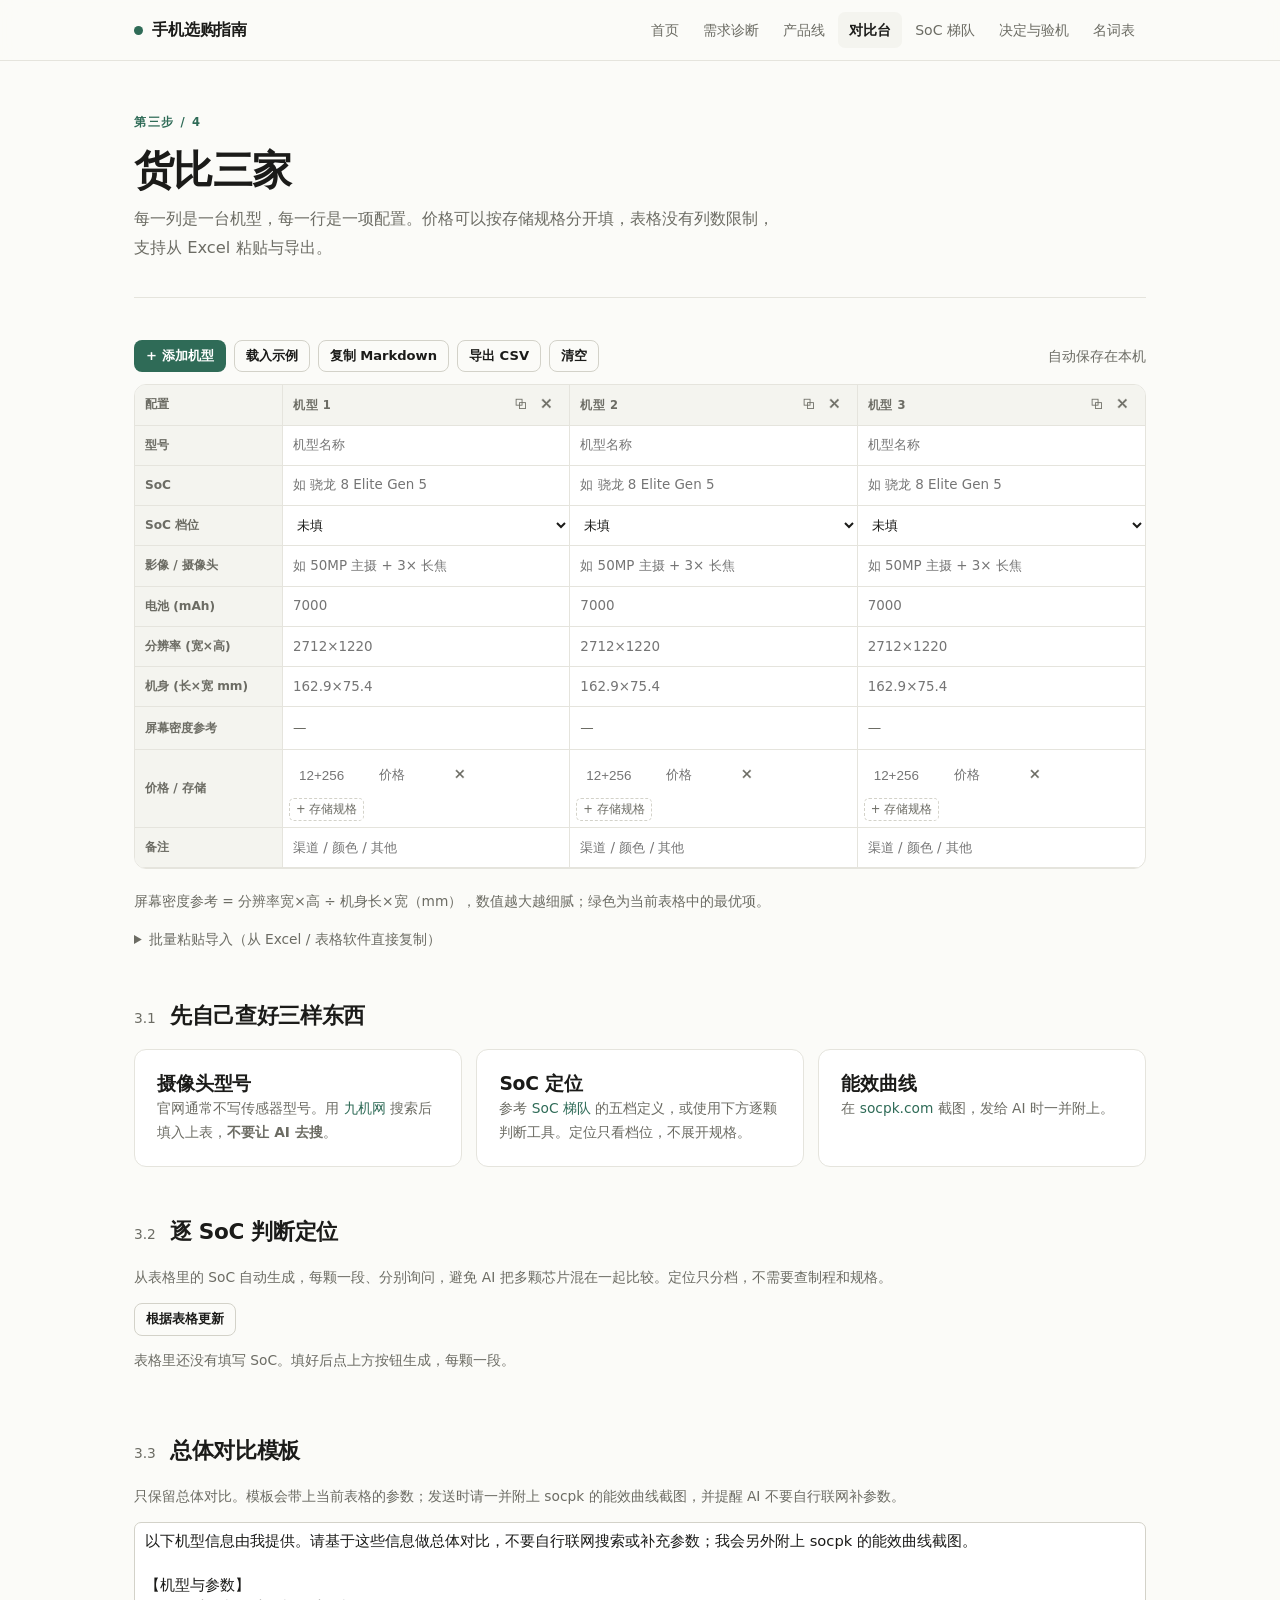
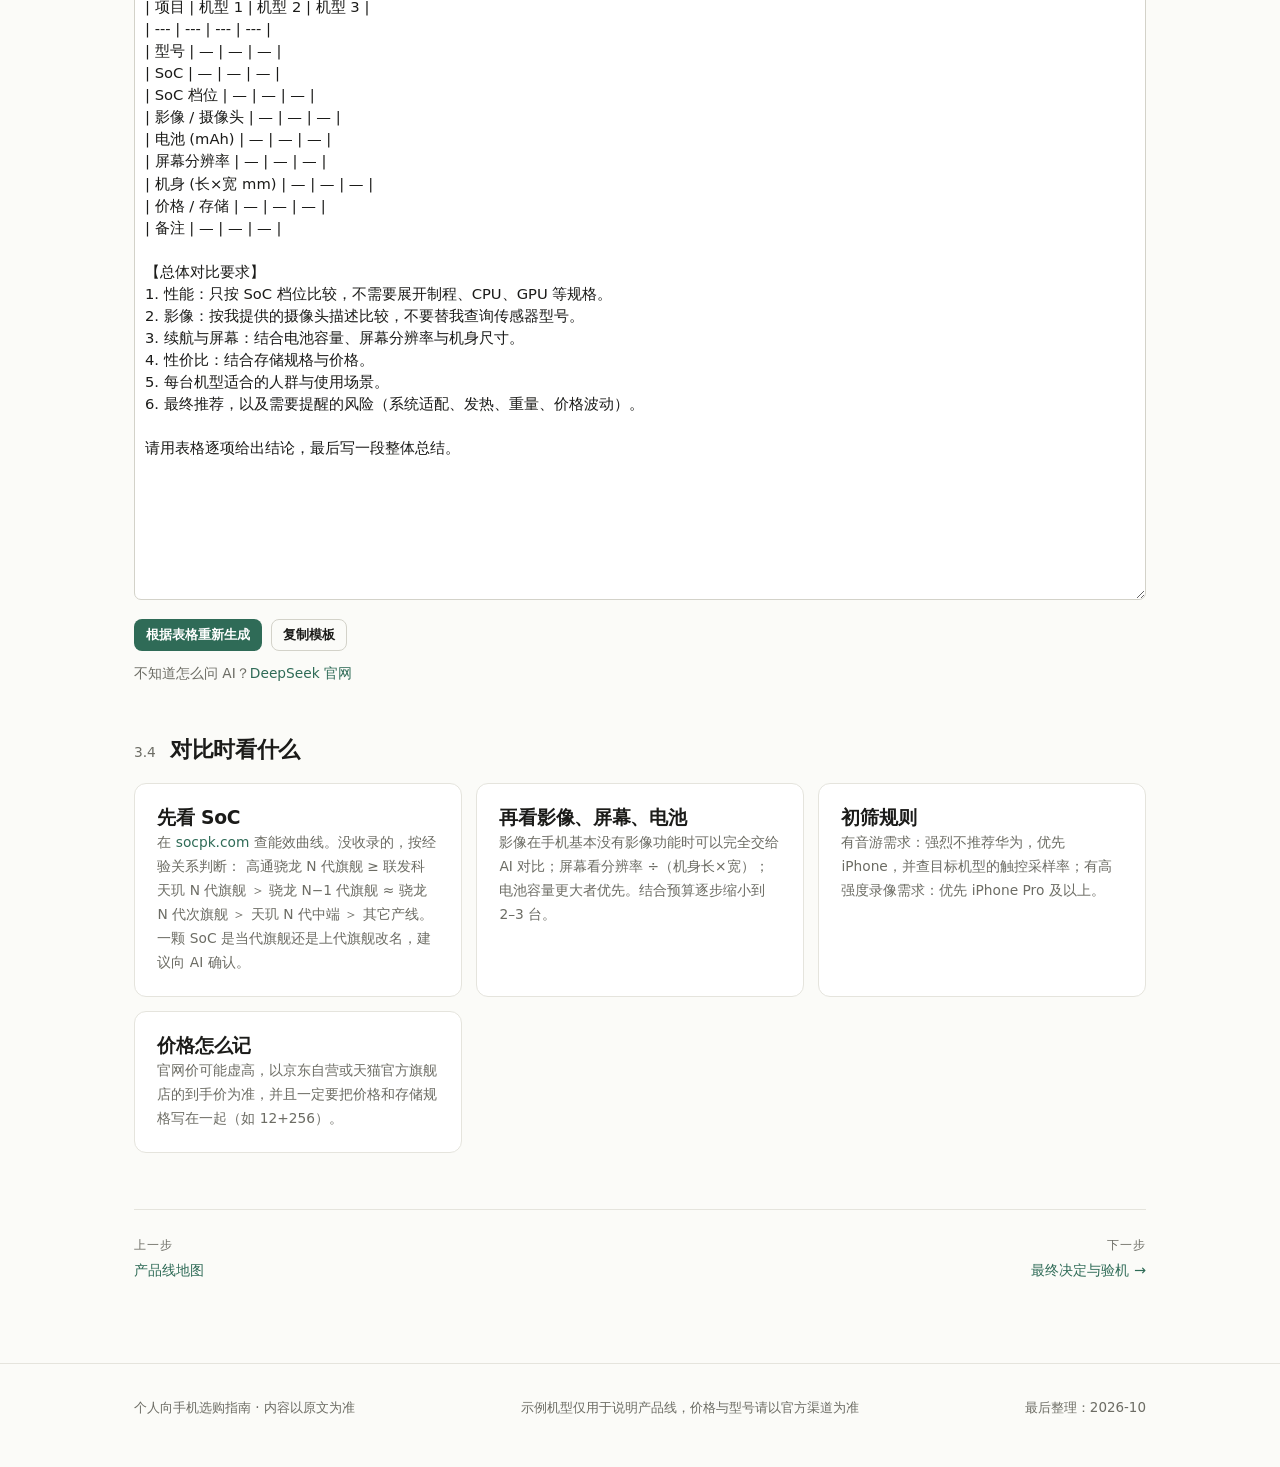
==== commit 7bcb98e7: "feat: SoC 定位提示联网搜索，对比台补充 DeepSeek 入口" ====
--- a/compare.html
+++ b/compare.html
@@ -113,6 +113,9 @@
         <button class="btn btn-ghost btn-sm" type="button" id="copy-prompt">复制模板</button>
         <span class="small muted" id="copy-status"></span>
       </div>
+      <p class="small muted mt-1 mb-0">
+        不知道怎么问 AI？<a href="https://deepseek.com" target="_blank" rel="noopener">DeepSeek 官网</a>
+      </p>
     </section>
 
     <section class="section">
@@ -280,7 +283,7 @@
 
   /* ---------- 逐 SoC 判断定位 ---------- */
   function buildSocPrompt(soc) {
-    return `请只判断手机 SoC「${soc}」的定位，不需要展开制程、CPU、GPU 等规格。
+    return `请先开启联网搜索，再判断手机 SoC「${soc}」的定位，不需要展开制程、CPU、GPU 等规格。
 
 这里的“定位”指：这颗芯片在同期手机芯片中的性能与市场层级，用于粗略排序，而不是精确跑分。分为五档：
 5 当代旗舰：最新最强的那**一颗**SoC
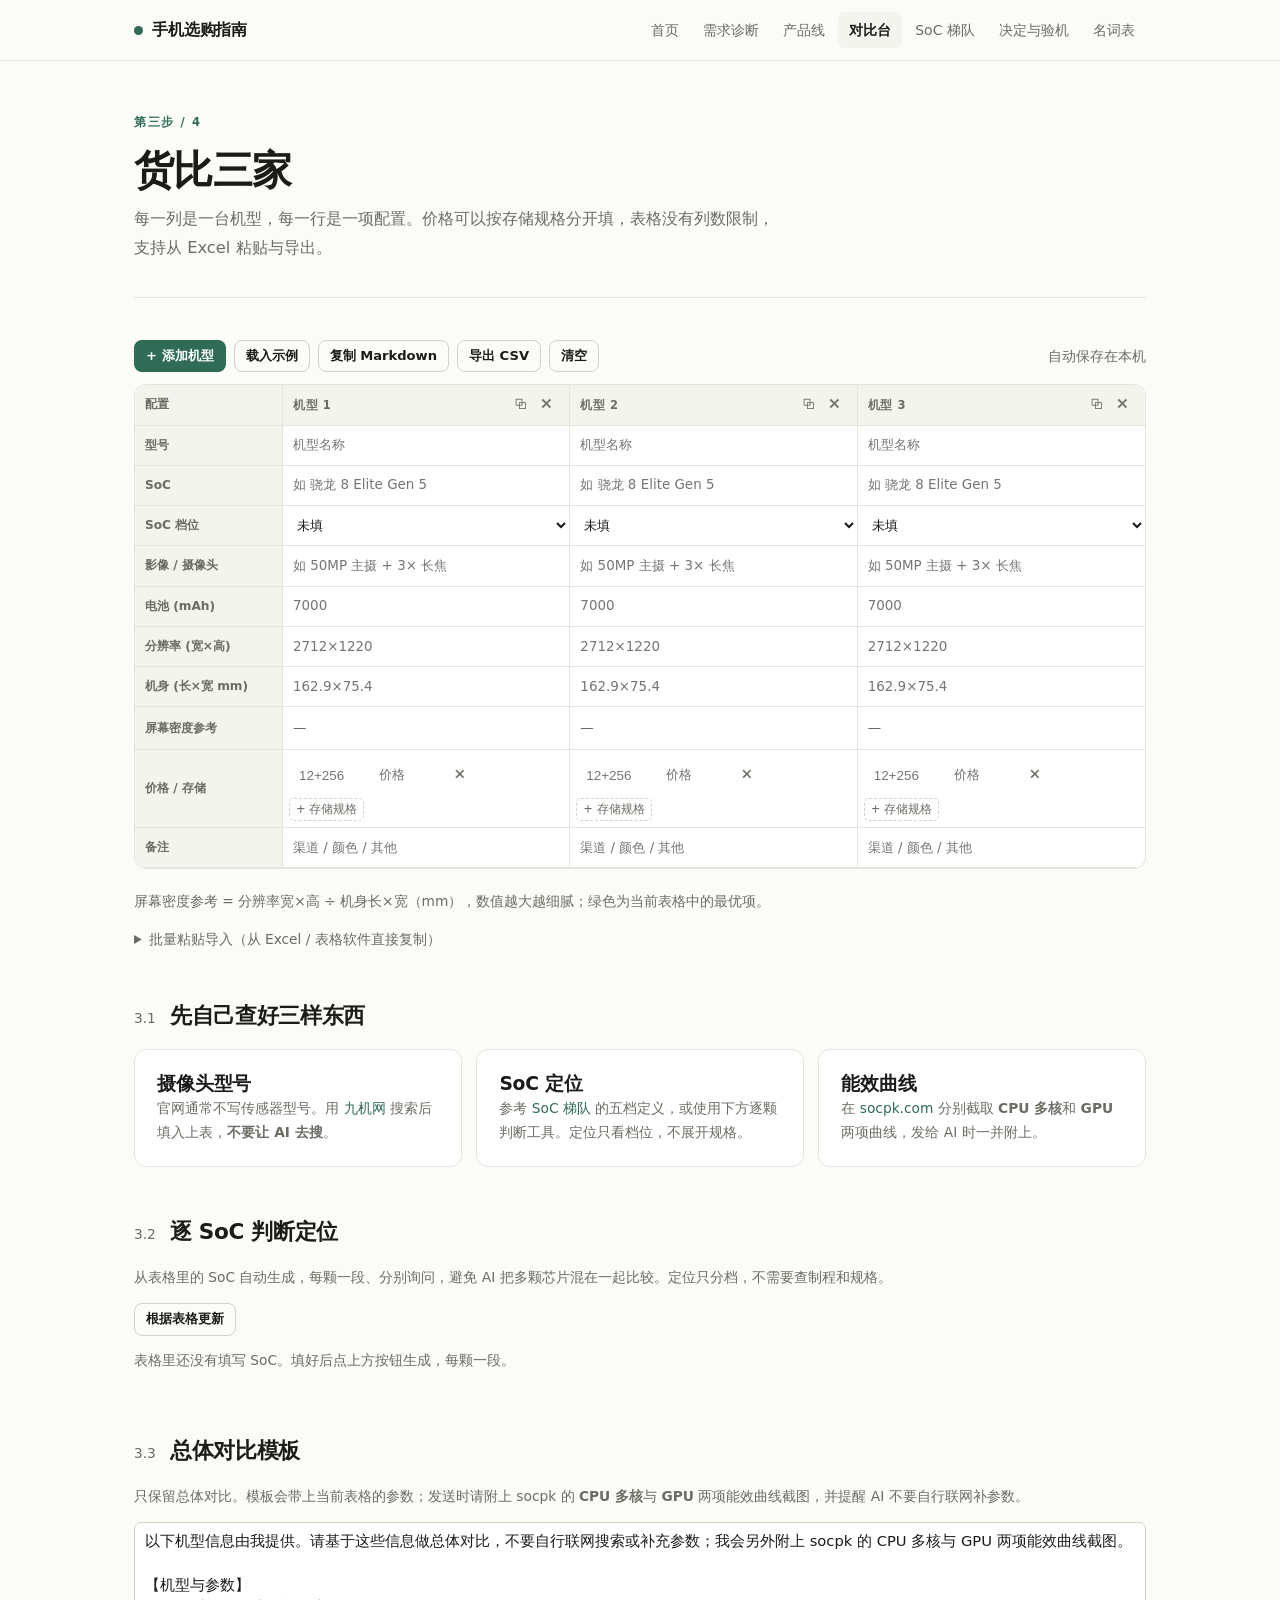
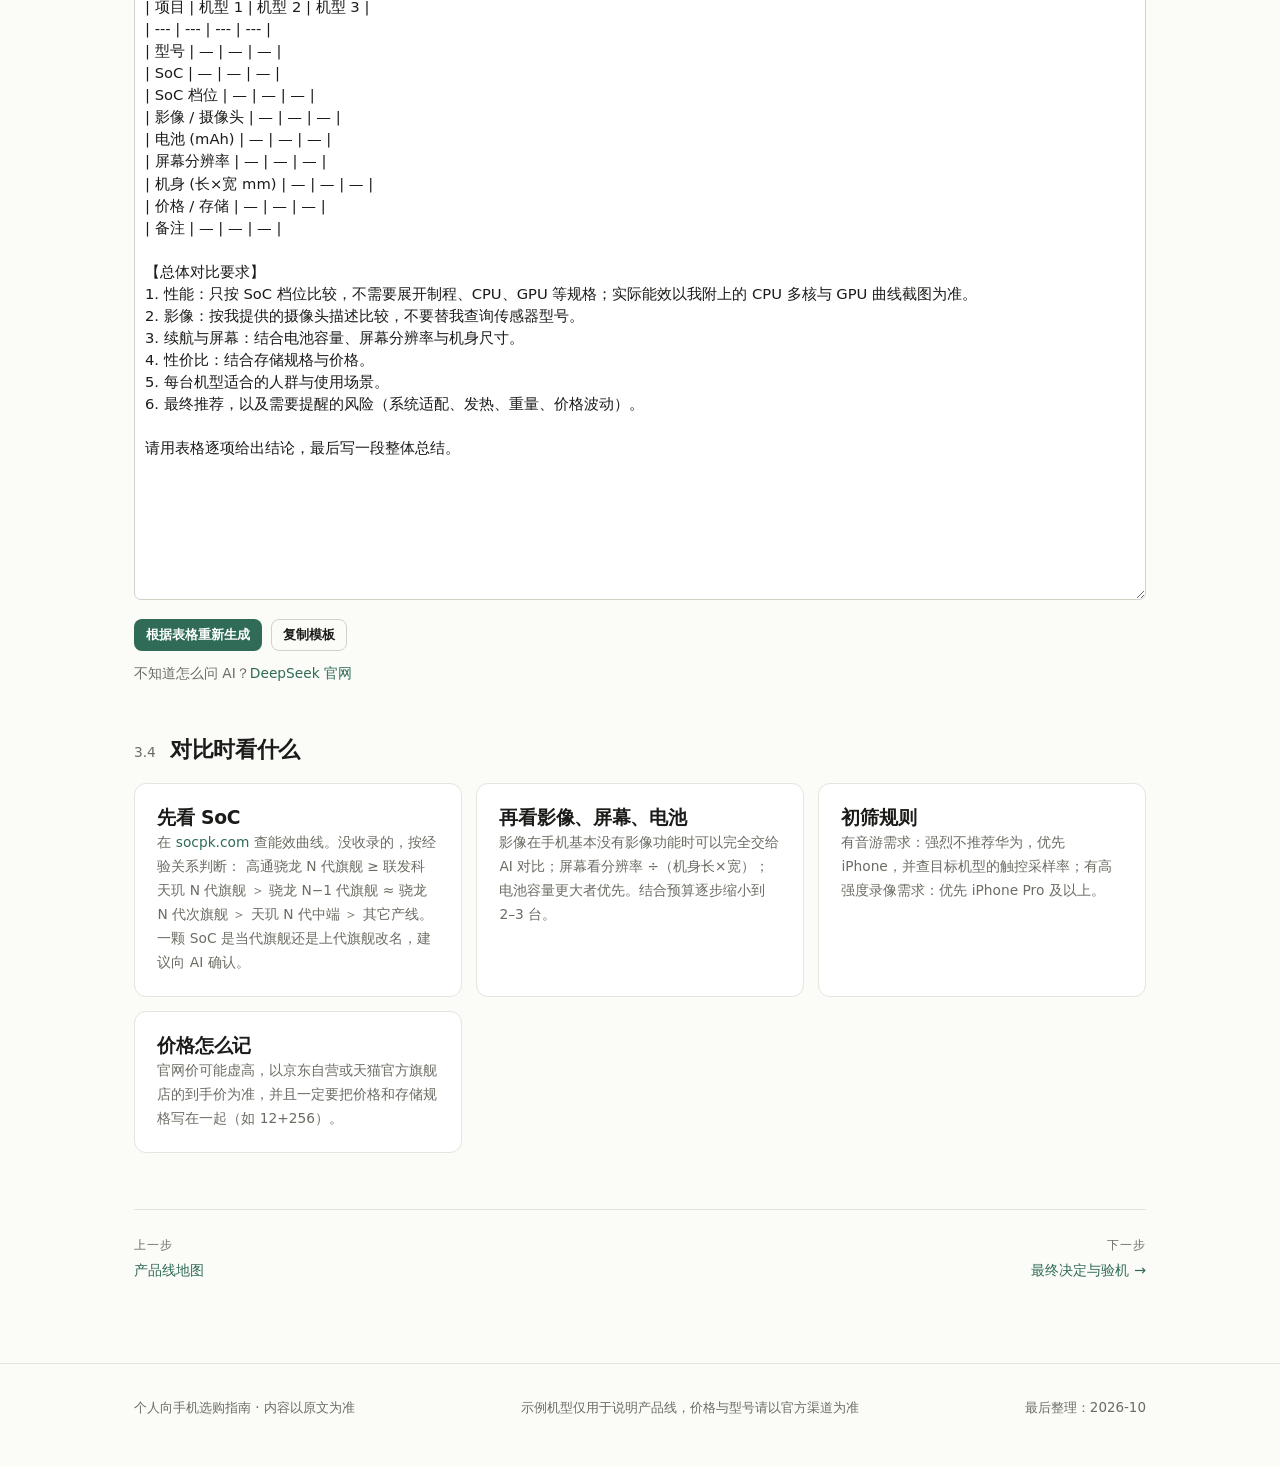
==== commit 48caab1c: "feat: 能效曲线提示细化到 CPU 多核与 GPU，SoC 页移除问 AI 模板" ====
--- a/compare.html
+++ b/compare.html
@@ -78,7 +78,7 @@
         <div class="card">
           <h3>能效曲线</h3>
           <p class="small muted mb-0">
-            在 <a href="https://socpk.com/" target="_blank" rel="noopener">socpk.com</a> 截图，发给 AI 时一并附上。
+            在 <a href="https://socpk.com/" target="_blank" rel="noopener">socpk.com</a> 分别截取 <strong>CPU 多核</strong>和 <strong>GPU</strong> 两项曲线，发给 AI 时一并附上。
           </p>
         </div>
       </div>
@@ -105,7 +105,7 @@
         <h2>总体对比模板</h2>
       </div>
       <p class="small muted">
-        只保留总体对比。模板会带上当前表格的参数；发送时请一并附上 socpk 的能效曲线截图，并提醒 AI 不要自行联网补参数。
+        只保留总体对比。模板会带上当前表格的参数；发送时请附上 socpk 的 <strong>CPU 多核</strong>与 <strong>GPU</strong> 两项能效曲线截图，并提醒 AI 不要自行联网补参数。
       </p>
       <textarea id="ai-prompt" rows="30" spellcheck="false"></textarea>
       <div class="btn-row mt-1">
@@ -700,13 +700,13 @@
       line("备注", (r) => val(r.note)),
     ].join("\n");
 
-    return `以下机型信息由我提供。请基于这些信息做总体对比，不要自行联网搜索或补充参数；我会另外附上 socpk 的能效曲线截图。
+    return `以下机型信息由我提供。请基于这些信息做总体对比，不要自行联网搜索或补充参数；我会另外附上 socpk 的 CPU 多核与 GPU 两项能效曲线截图。
 
 【机型与参数】
 ${base}
 
 【总体对比要求】
-1. 性能：只按 SoC 档位比较，不需要展开制程、CPU、GPU 等规格。
+1. 性能：只按 SoC 档位比较，不需要展开制程、CPU、GPU 等规格；实际能效以我附上的 CPU 多核与 GPU 曲线截图为准。
 2. 影像：按我提供的摄像头描述比较，不要替我查询传感器型号。
 3. 续航与屏幕：结合电池容量、屏幕分辨率与机身尺寸。
 4. 性价比：结合存储规格与价格。
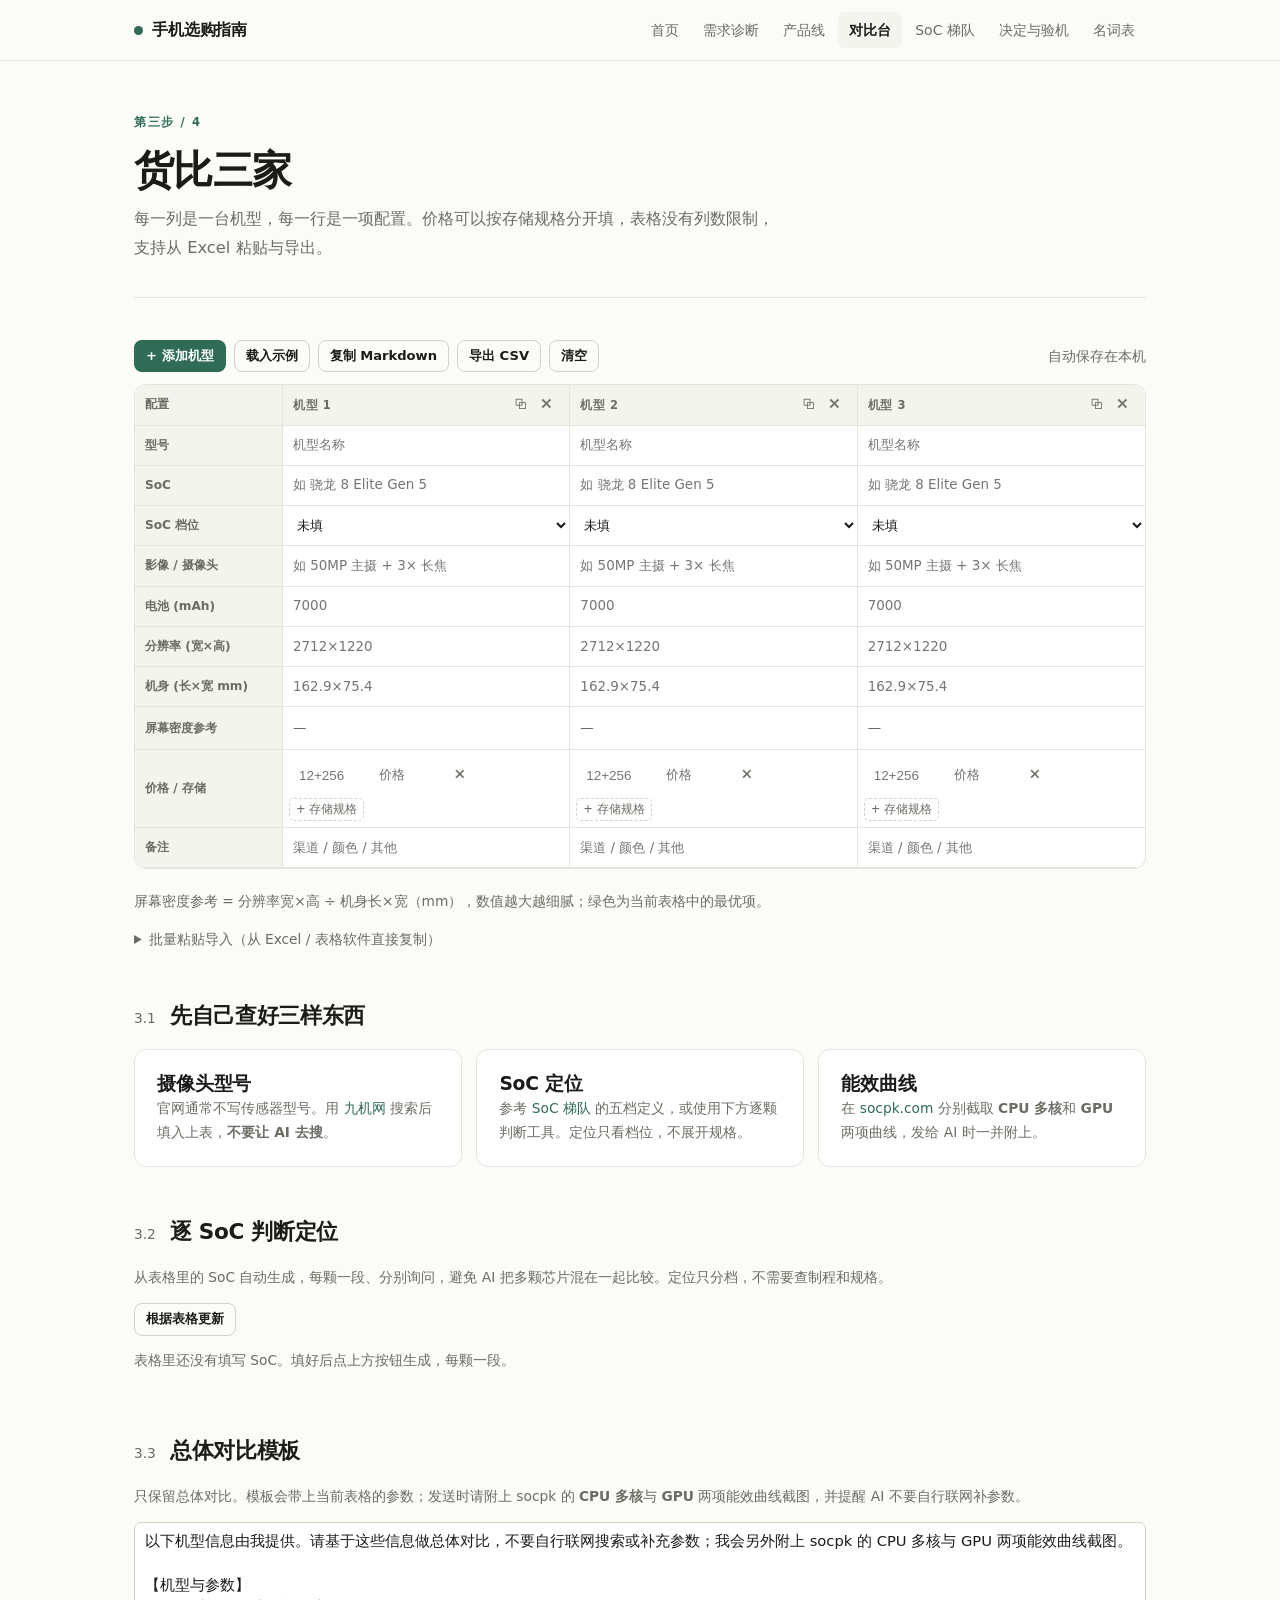
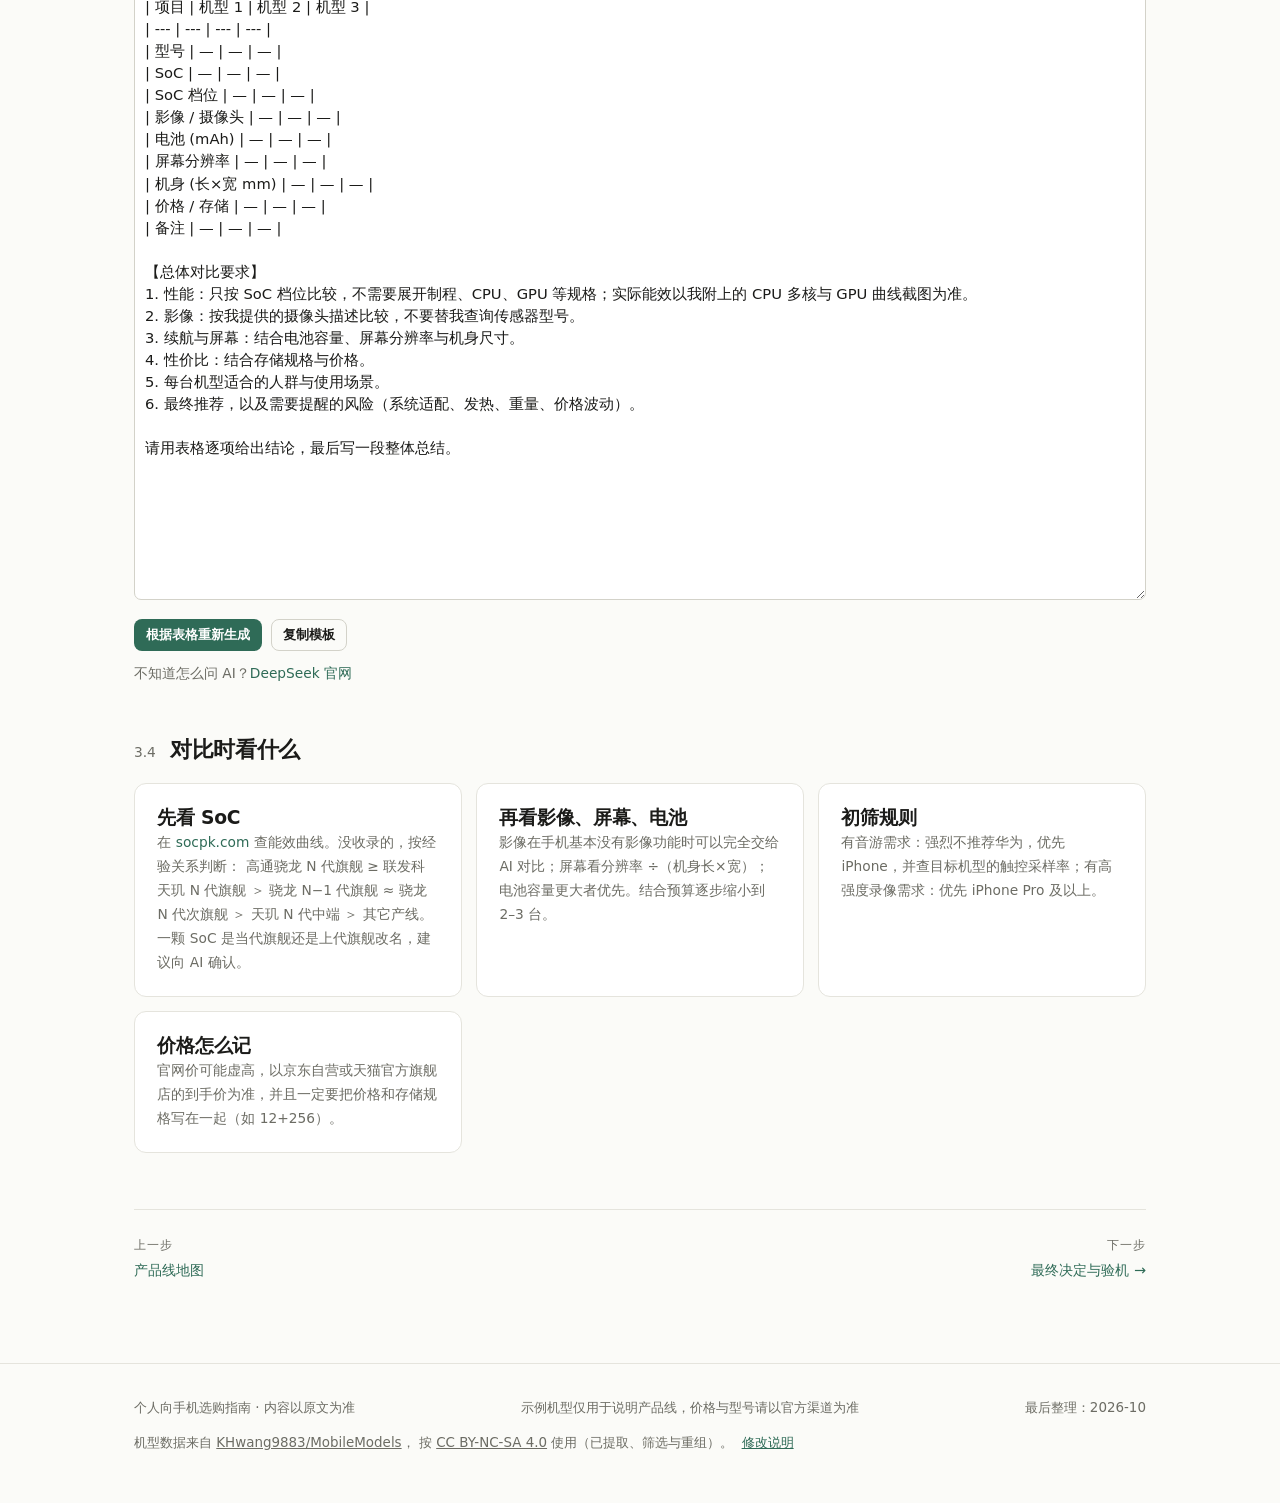
==== commit ea003217: "feat: 接入 MobileModels 机型数据并重构需求与机型页 - 提取 27 个源系列，生成 31 个展示系列 / 177 款机型状态 - needs 页改为预算优先、按品牌分组、超预算单列" ====
--- a/compare.html
+++ b/compare.html
@@ -3,9 +3,12 @@
 <head>
 <meta charset="UTF-8">
 <meta name="viewport" content="width=device-width, initial-scale=1">
+<meta http-equiv="Cache-Control" content="no-cache, no-store, must-revalidate">
+<meta http-equiv="Pragma" content="no-cache">
+<meta http-equiv="Expires" content="0">
 <title>机型对比台 · 从零开始的手机选购指南</title>
 <meta name="description" content="机型为列、配置为行，逐项对比 SoC、影像、电池、屏幕与多存储规格价格，并生成问 AI 的对比模板。">
-<link rel="stylesheet" href="assets/style.css">
+<link rel="stylesheet" href="assets/style.css?v=20261027c">
 </head>
 <body data-page="compare">
 <header id="site-header"></header>
@@ -162,8 +165,8 @@
 
 <footer id="site-footer"></footer>
 
-<script src="assets/data.js"></script>
-<script src="assets/app.js"></script>
+<script src="assets/data.js?v=20261020"></script>
+<script src="assets/app.js?v=20261027c"></script>
 <script>
 (function () {
   const { store, esc } = window.App;
--- a/assets/style.css
+++ b/assets/style.css
@@ -736,6 +736,25 @@
 .result-lines { display: flex; flex-wrap: wrap; gap: 6px; }
 .result-lines .tag { font-size: 0.8rem; padding: 3px 9px; }
 
+.result-cols {
+  display: grid;
+  grid-template-columns: repeat(auto-fit, minmax(240px, 1fr));
+  gap: 12px 18px;
+}
+.result-legend {
+  display: flex;
+  align-items: center;
+  flex-wrap: wrap;
+  gap: 6px;
+  margin: 0 0 0.6rem;
+}
+.result-col h4 {
+  font-size: 0.8rem;
+  font-weight: 650;
+  color: var(--muted);
+  margin: 0 0 0.45rem;
+}
+
 /* ---------- 工具类 ---------- */
 .mt-0 { margin-top: 0; }
 .mt-1 { margin-top: 0.6rem; }
@@ -771,3 +790,236 @@
   .pager a { max-width: 100%; }
   .pager .next { margin-left: 0; text-align: left; }
 }
+
+/* ---------- needs：预算提示与品牌折叠栏 ---------- */
+.budget-tip {
+  margin: 0.9rem 0 0;
+  padding: 0.7rem 0.9rem;
+  border-left: 3px solid var(--accent);
+  background: var(--accent-soft);
+  border-radius: 0 8px 8px 0;
+  font-size: 0.88rem;
+  color: var(--text);
+}
+
+.brand-list { display: grid; gap: 8px; }
+
+.brand-details {
+  border: 1px solid var(--line);
+  border-radius: 10px;
+  background: var(--surface);
+  overflow: hidden;
+}
+.brand-details[open] { border-color: var(--line-strong); }
+
+.brand-summary {
+  display: flex;
+  align-items: center;
+  gap: 10px;
+  padding: 0.7rem 0.9rem;
+  cursor: pointer;
+  list-style: none;
+  font-weight: 600;
+  user-select: none;
+}
+.brand-summary::-webkit-details-marker { display: none; }
+.brand-summary::after {
+  content: "";
+  width: 7px;
+  height: 7px;
+  border-right: 2px solid var(--muted);
+  border-bottom: 2px solid var(--muted);
+  transform: rotate(45deg);
+  margin-left: 8px;
+  transition: transform 0.15s ease;
+}
+.brand-details[open] .brand-summary::after { transform: rotate(-135deg); }
+
+.brand-name { font-size: 0.92rem; }
+.brand-count {
+  margin-left: auto;
+  font-size: 0.78rem;
+  font-weight: 500;
+  color: var(--muted);
+}
+
+.brand-body {
+  padding: 0 0.9rem 0.9rem;
+  border-top: 1px dashed var(--line);
+}
+
+.series-group { padding-top: 0.8rem; }
+.series-group + .series-group {
+  border-top: 1px dashed var(--line);
+  margin-top: 0.8rem;
+}
+.series-head {
+  display: flex;
+  align-items: baseline;
+  gap: 8px;
+  margin-bottom: 0.35rem;
+}
+.series-link {
+  font-size: 0.86rem;
+  font-weight: 650;
+  color: var(--text);
+}
+.series-link:hover { color: var(--accent); }
+.series-count { font-size: 0.75rem; color: var(--muted); }
+.series-more { margin: 0.25rem 0 0; }
+
+.model-row { padding: 0.45rem 0; }
+.model-row + .model-row { border-top: 1px dashed var(--line); }
+.model-main {
+  display: flex;
+  flex-wrap: wrap;
+  align-items: center;
+  gap: 6px;
+}
+.model-name { font-size: 0.9rem; font-weight: 600; }
+.model-sub {
+  margin-top: 0.15rem;
+  font-size: 0.78rem;
+  color: var(--muted);
+}
+
+.mchip {
+  display: inline-flex;
+  align-items: center;
+  padding: 1px 7px;
+  border: 1px solid var(--line);
+  border-radius: 999px;
+  font-size: 0.72rem;
+  line-height: 1.6;
+  color: var(--muted);
+  white-space: nowrap;
+}
+.mchip-tier {
+  color: var(--accent);
+  border-color: transparent;
+  background: var(--accent-soft);
+  font-weight: 600;
+}
+.mchip-warn {
+  color: var(--warn);
+  border-color: transparent;
+  background: var(--warn-soft);
+  font-weight: 600;
+}
+
+.over-budget-block {
+  border-top: 1px solid var(--line);
+  padding-top: 1.2rem;
+}
+.over-budget-block > h3 { color: var(--warn); }
+
+.note-list {
+  margin: 0;
+  padding-left: 1.2em;
+  color: var(--muted);
+}
+.note-list li { margin: 0.25em 0; }
+
+.empty-state {
+  margin-top: 1.2rem;
+  padding: 1.4rem 1rem;
+  border: 1px dashed var(--line-strong);
+  border-radius: 10px;
+  background: var(--surface-2);
+  text-align: center;
+  font-weight: 600;
+}
+
+@media (max-width: 640px) {
+  .brand-summary { padding: 0.65rem 0.75rem; }
+  .brand-body { padding: 0 0.75rem 0.75rem; }
+  .model-main { gap: 5px; }
+}
+
+/* ---------- lines：机型地图 ---------- */
+body[data-page="lines"] .filter-bar { position: static; }
+body[data-page="lines"] #series-select { max-width: 220px; }
+
+/* ---------- 数据许可：页脚与弹窗 ---------- */
+.footer-license {
+  flex-basis: 100%;
+  line-height: 1.75;
+}
+.footer-license a {
+  color: inherit;
+  text-decoration: underline;
+}
+.footer-license-btn {
+  background: none;
+  border: 0;
+  padding: 0;
+  margin-left: 4px;
+  color: var(--accent);
+  font: inherit;
+  cursor: pointer;
+  text-decoration: underline;
+}
+.footer-license-btn:hover { text-decoration: none; }
+
+.license-dialog {
+  width: calc(100% - 2rem);
+  max-width: 680px;
+  max-height: 86vh;
+  overflow: auto;
+  padding: 0;
+  border: 1px solid var(--line-strong);
+  border-radius: var(--radius);
+  background: var(--surface);
+  color: var(--text);
+  box-shadow: 0 24px 60px rgba(0, 0, 0, 0.25);
+}
+.license-dialog::backdrop { background: rgba(0, 0, 0, 0.45); }
+.license-head {
+  display: flex;
+  align-items: center;
+  justify-content: space-between;
+  gap: 12px;
+  padding: 1rem 1.2rem;
+  border-bottom: 1px solid var(--line);
+}
+.license-head h2 { font-size: 1.1rem; }
+.license-close {
+  border: 0;
+  background: none;
+  color: var(--muted);
+  font-size: 1.4rem;
+  line-height: 1;
+  padding: 4px 6px;
+  cursor: pointer;
+}
+.license-close:hover { color: var(--text); }
+.license-body {
+  padding: 1.1rem 1.2rem 1.3rem;
+  font-size: 0.9rem;
+}
+.license-body h3 {
+  font-size: 0.78rem;
+  letter-spacing: 0.08em;
+  text-transform: uppercase;
+  color: var(--muted);
+  margin: 1rem 0 0.4rem;
+}
+.license-body h3:first-of-type { margin-top: 0.2rem; }
+.license-body ul {
+  padding-left: 1.3em;
+  margin: 0 0 0.8rem;
+}
+.license-body li { margin: 0.25em 0; }
+.license-body a { color: var(--accent); text-decoration: underline; }
+.license-body code {
+  background: var(--surface-2);
+  border: 1px solid var(--line);
+  border-radius: 4px;
+  padding: 1px 4px;
+  font-family: var(--mono);
+  font-size: 0.85em;
+}
+@media (max-width: 640px) {
+  .license-dialog { width: calc(100% - 1rem); max-height: 88vh; }
+  .license-body { padding: 0.9rem 1rem 1.1rem; }
+}
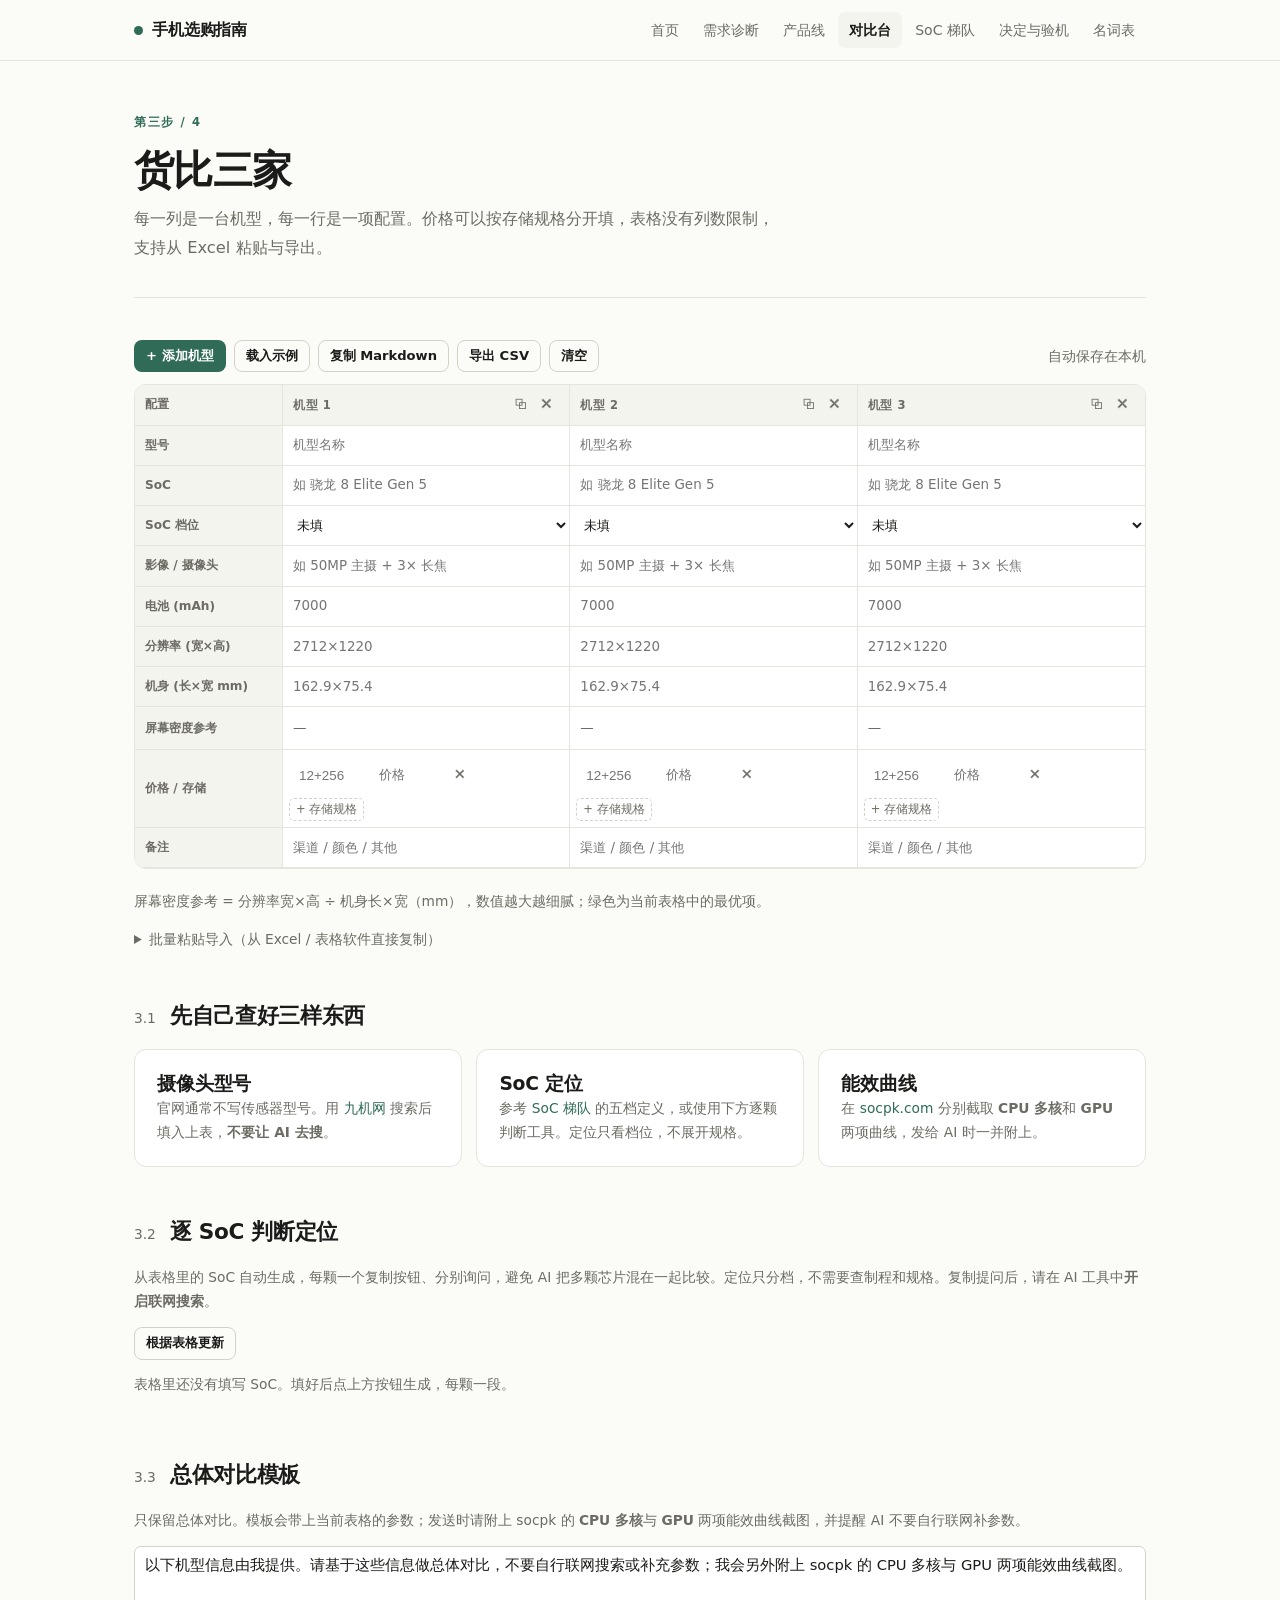
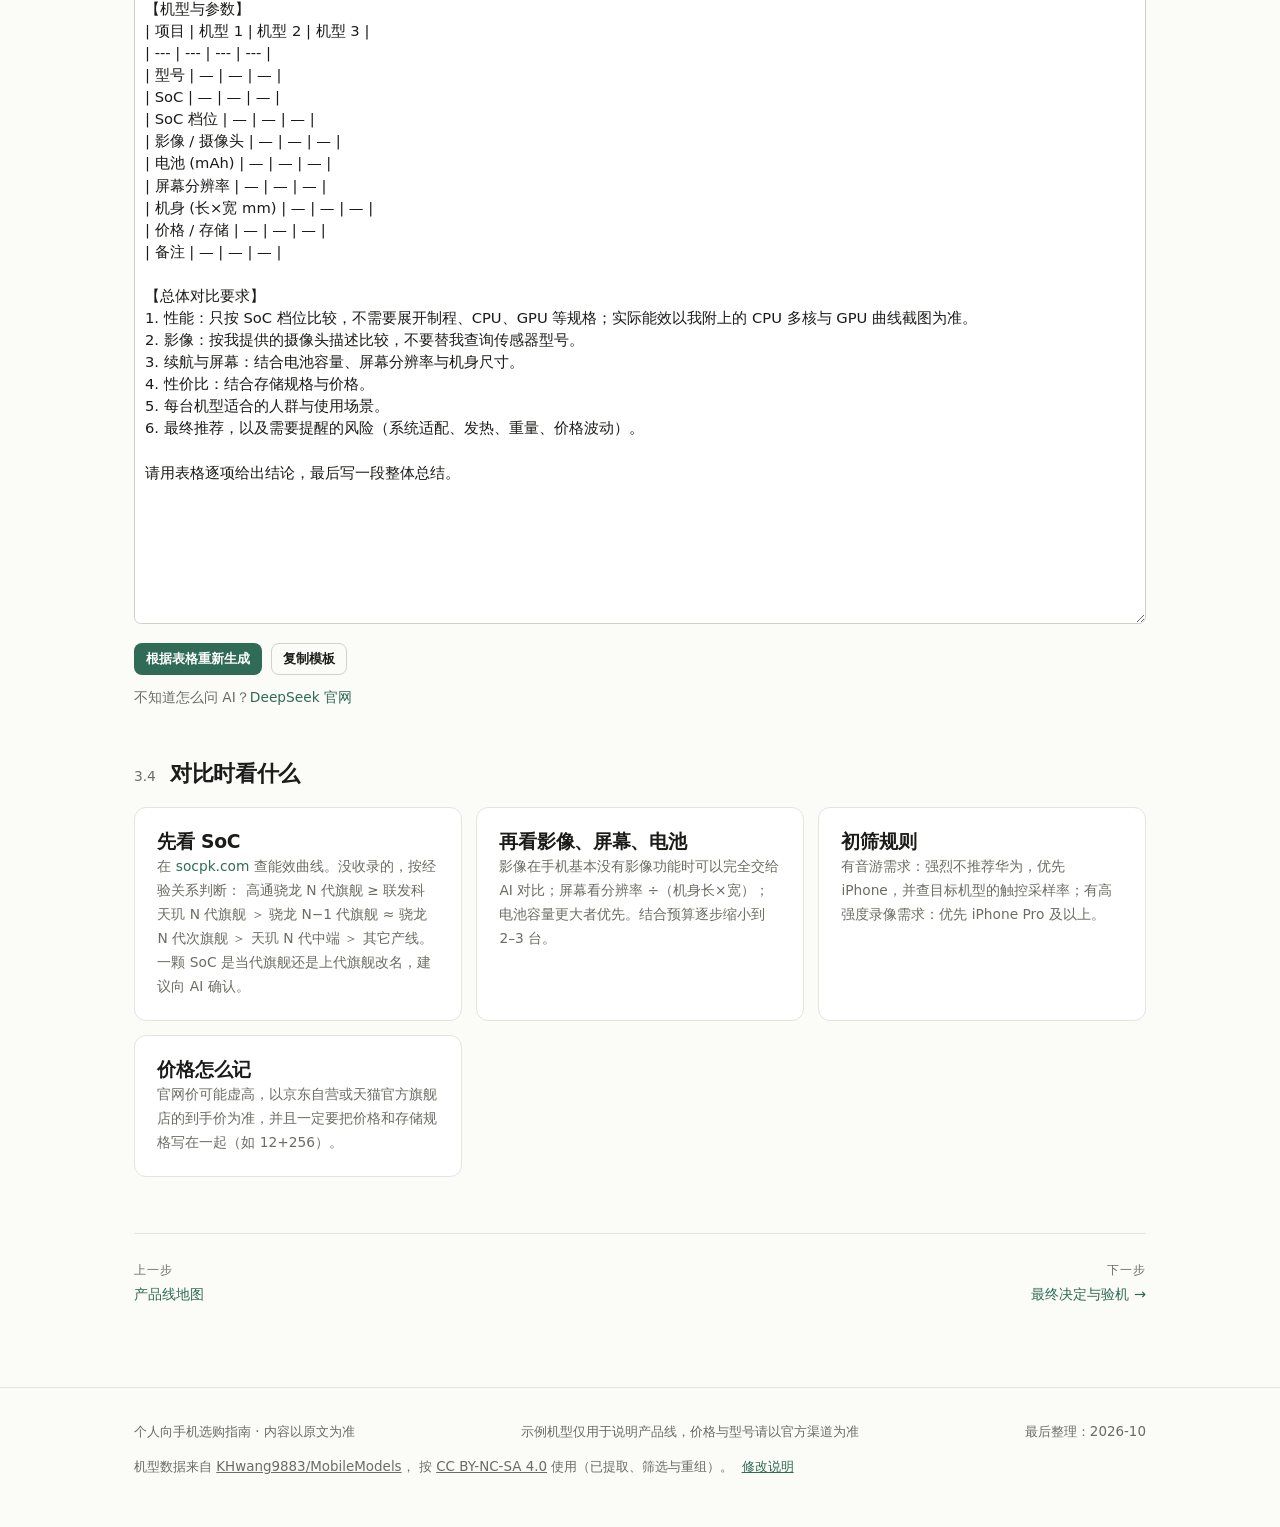
==== commit 0de9004f: "feat: 完善机型规则、推荐与对比台，补充 v2 更新记录" ====
--- a/compare.html
+++ b/compare.html
@@ -8,7 +8,7 @@
 <meta http-equiv="Expires" content="0">
 <title>机型对比台 · 从零开始的手机选购指南</title>
 <meta name="description" content="机型为列、配置为行，逐项对比 SoC、影像、电池、屏幕与多存储规格价格，并生成问 AI 的对比模板。">
-<link rel="stylesheet" href="assets/style.css?v=20261027c">
+<link rel="stylesheet" href="assets/style.css?v=20261027d">
 </head>
 <body data-page="compare">
 <header id="site-header"></header>
@@ -93,7 +93,7 @@
         <h2>逐 SoC 判断定位</h2>
       </div>
       <p class="small muted">
-        从表格里的 SoC 自动生成，每颗一段、分别询问，避免 AI 把多颗芯片混在一起比较。定位只分档，不需要查制程和规格。
+        从表格里的 SoC 自动生成，每颗一个复制按钮、分别询问，避免 AI 把多颗芯片混在一起比较。定位只分档，不需要查制程和规格。复制提问后，请在 AI 工具中<strong>开启联网搜索</strong>。
       </p>
       <div class="btn-row" style="margin-bottom: 12px">
         <button class="btn btn-ghost btn-sm" type="button" id="refresh-soc">根据表格更新</button>
@@ -250,6 +250,7 @@
       "已保存 · " + new Date().toLocaleTimeString("zh-CN", { hour: "2-digit", minute: "2-digit" });
   }
 
+  /** 支持“×”“x”“X”“*”作为宽高分隔符。 */
   function parseDims(value) {
     const m = String(value || "").match(/(\d+(?:\.\d+)?)\s*[×xX*]\s*(\d+(?:\.\d+)?)/);
     return m ? [parseFloat(m[1]), parseFloat(m[2])] : null;
@@ -286,7 +287,7 @@
 
   /* ---------- 逐 SoC 判断定位 ---------- */
   function buildSocPrompt(soc) {
-    return `请先开启联网搜索，再判断手机 SoC「${soc}」的定位，不需要展开制程、CPU、GPU 等规格。
+    return `判断手机 SoC「${soc}」的定位，不需要展开制程、CPU、GPU 等规格。
 
 这里的“定位”指：这颗芯片在同期手机芯片中的性能与市场层级，用于粗略排序，而不是精确跑分。分为五档：
 5 当代旗舰：最新最强的那**一颗**SoC
@@ -318,11 +319,8 @@
     socBox.innerHTML = list
       .map(
         (s) => `<div class="card soc-q" data-soc="${esc(s)}">
-          <div class="soc-q-head">
-            <strong class="mono">${esc(s)}</strong>
-            <button class="btn btn-ghost btn-sm copy-soc" type="button">复制提问</button>
-          </div>
-          <p class="small muted mb-0">${esc(buildSocPrompt(s))}</p>
+          <strong class="mono">${esc(s)}</strong>
+          <button class="btn btn-ghost btn-sm copy-soc" type="button">复制提问</button>
         </div>`
       )
       .join("");
@@ -515,42 +513,15 @@
     rows = [
       {
         id: uid(),
-        name: "示例机型 A",
-        soc: "当代旗舰 SoC",
-        socTier: "5",
-        camera: "50MP 主摄 + 50MP 超广 + 50MP 3× 长焦",
+        name: "小米18 Pro",
+        soc: "骁龙 8 Elite Gen 6",
+        socTier: "",
+        camera: "前摄OV51D，主摄SCC80XS，超广角OV51D，潜望S5KHP5",
         battery: "7000",
-        res: "2712×1220",
-        size: "162.9×75.4",
-        note: "演示数据",
-        prices: [
-          { storage: "12+256", price: "4999" },
-          { storage: "16+512", price: "5499" },
-        ],
-      },
-      {
-        id: uid(),
-        name: "示例机型 B",
-        soc: "上代旗舰 SoC",
-        socTier: "4",
-        camera: "50MP 主摄 + 50MP 超广",
-        battery: "6500",
-        res: "2800×1260",
-        size: "160.0×74.0",
-        note: "演示数据",
-        prices: [{ storage: "12+512", price: "3299" }],
-      },
-      {
-        id: uid(),
-        name: "示例机型 C",
-        soc: "中端 SoC",
-        socTier: "2",
-        camera: "50MP 主摄",
-        battery: "6000",
-        res: "2400×1080",
-        size: "163.0×76.0",
-        note: "演示数据",
-        prices: [{ storage: "8+256", price: "1799" }],
+        res: "2436×1120",
+        size: "151.8×72",
+        note: "无",
+        prices: [{ storage: "12+256", price: "5999" }],
       },
     ];
     render();
--- a/assets/style.css
+++ b/assets/style.css
@@ -641,14 +641,16 @@
 .price-item input[data-price-field="price"] { width: 78px; }
 .price-item.best input { color: var(--accent); font-weight: 650; }
 
-.soc-q-head {
-  display: flex;
+.soc-q {
+  display: flex;
+  align-items: center;
   justify-content: space-between;
-  align-items: center;
-  gap: 10px;
-  margin-bottom: 6px;
-}
-.soc-q p { white-space: pre-line; }
+  gap: 12px;
+  flex-wrap: wrap;
+  padding: 0.75rem 1rem;
+}
+.soc-q .mono { min-width: 0; overflow-wrap: anywhere; }
+.soc-q .copy-soc { flex-shrink: 0; }
 .price-item .del-price {
   border: 0;
   background: transparent;
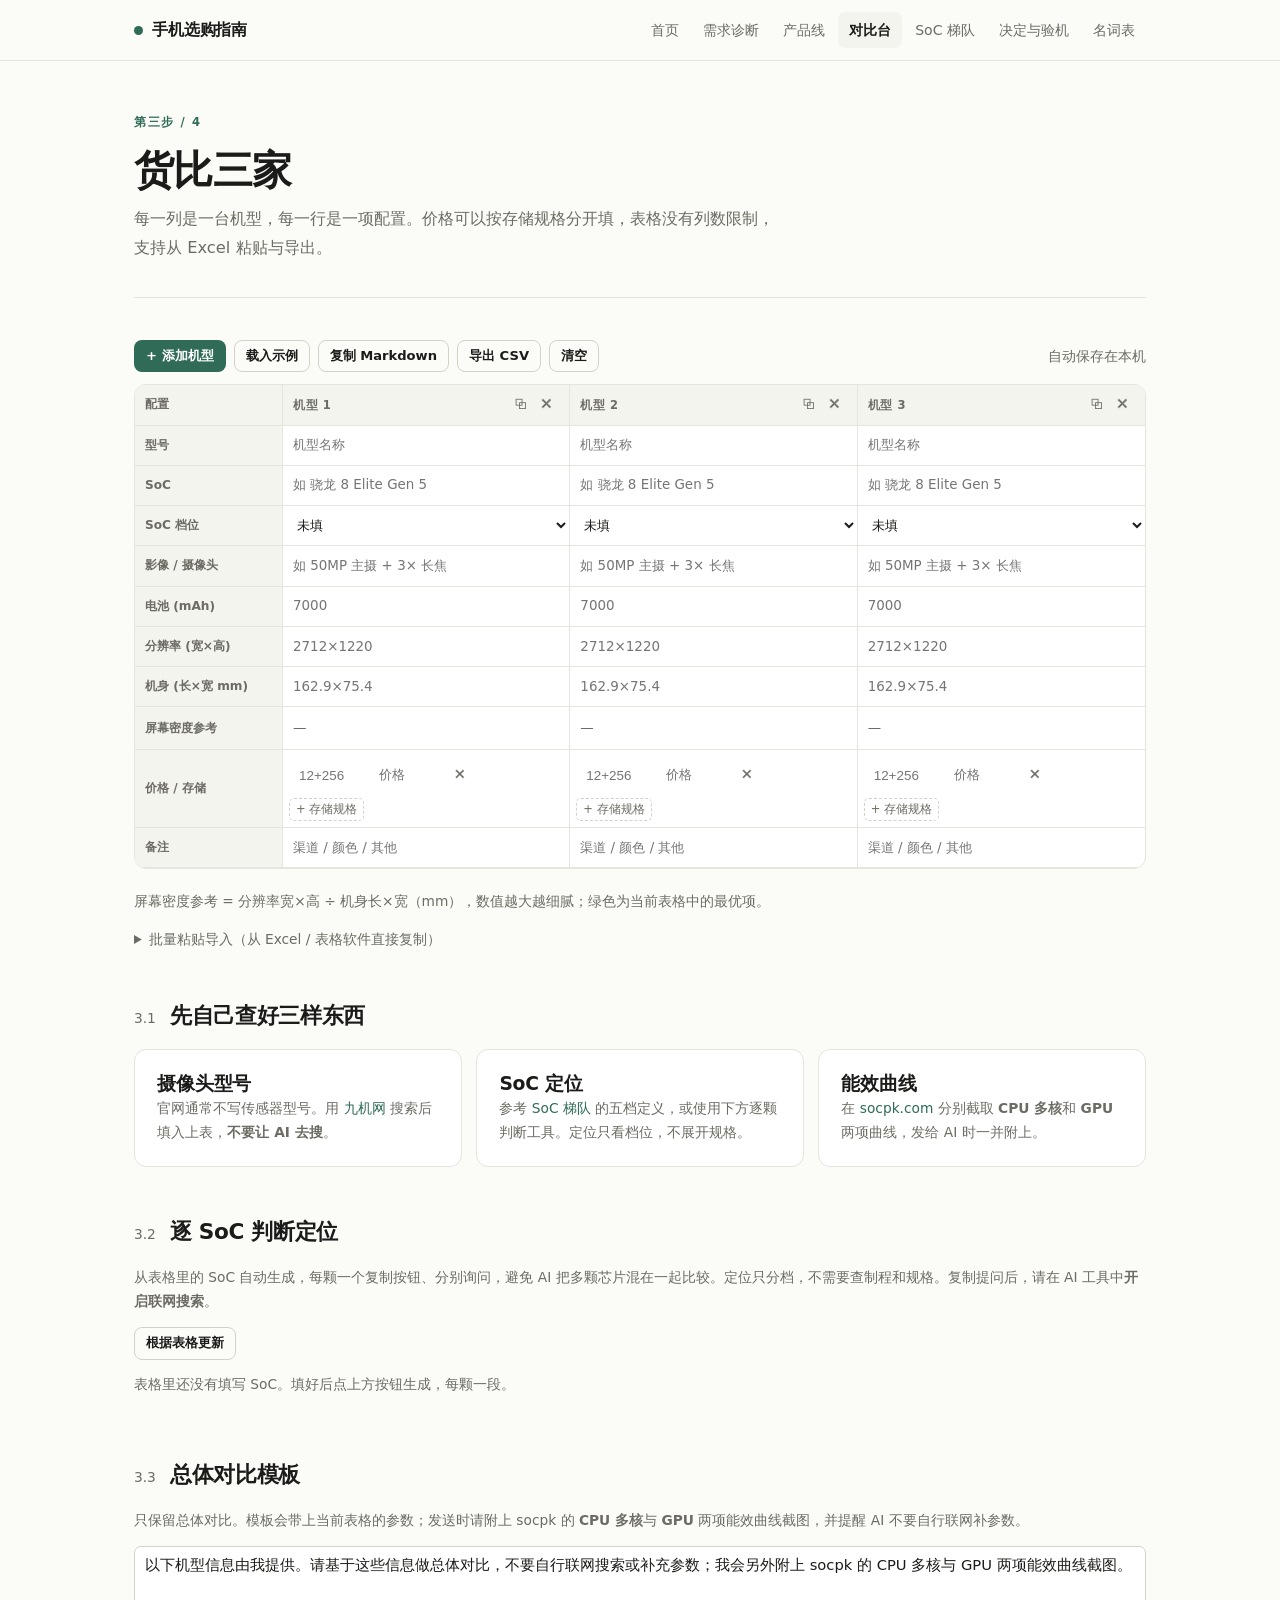
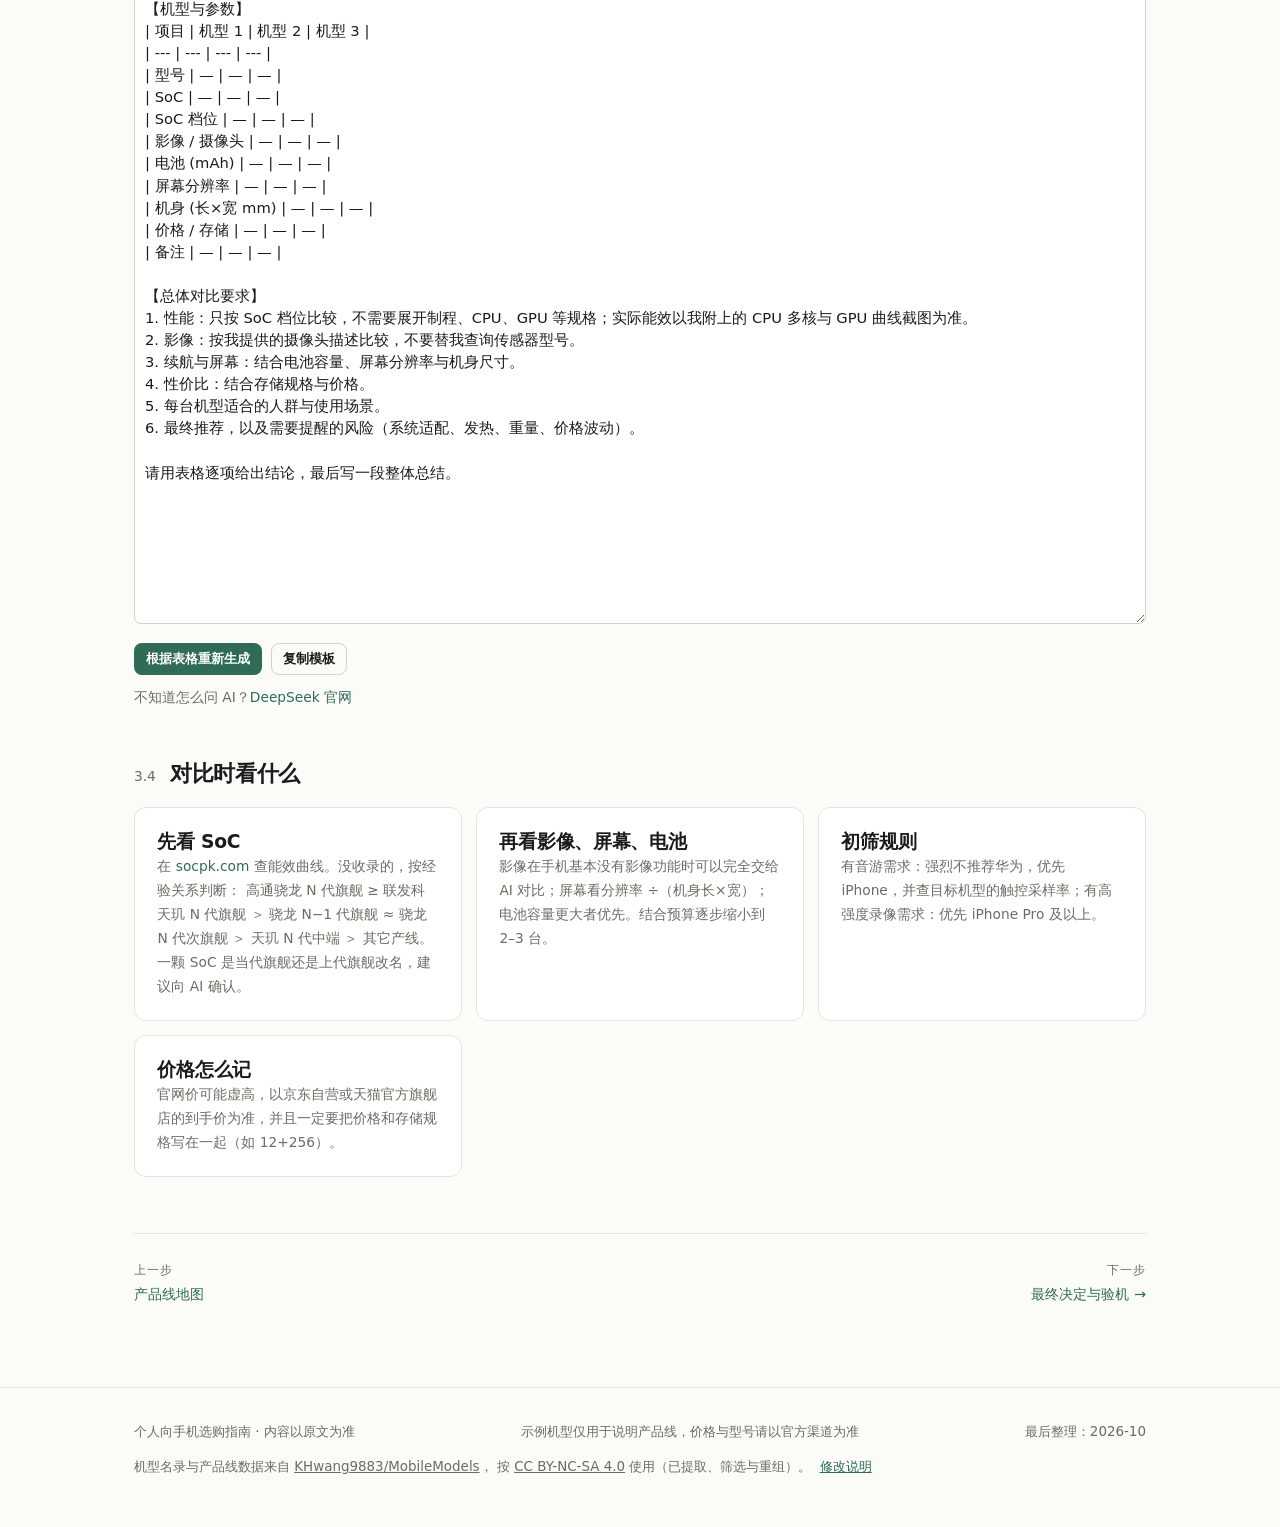
==== commit 23ac3191: "fix(license): reclassify assets/data.js as CC BY-NC-SA assets/data.js contains MobileModels-derived " ====
--- a/compare.html
+++ b/compare.html
@@ -8,7 +8,7 @@
 <meta http-equiv="Expires" content="0">
 <title>机型对比台 · 从零开始的手机选购指南</title>
 <meta name="description" content="机型为列、配置为行，逐项对比 SoC、影像、电池、屏幕与多存储规格价格，并生成问 AI 的对比模板。">
-<link rel="stylesheet" href="assets/style.css?v=20261027d">
+<link rel="stylesheet" href="assets/style.css?v=bb6ff4d596">
 </head>
 <body data-page="compare">
 <header id="site-header"></header>
@@ -165,8 +165,8 @@
 
 <footer id="site-footer"></footer>
 
-<script src="assets/data.js?v=20261020"></script>
-<script src="assets/app.js?v=20261027c"></script>
+<script src="assets/data.js?v=30cc0a3262"></script>
+<script src="assets/app.js?v=54605101d6"></script>
 <script>
 (function () {
   const { store, esc } = window.App;
